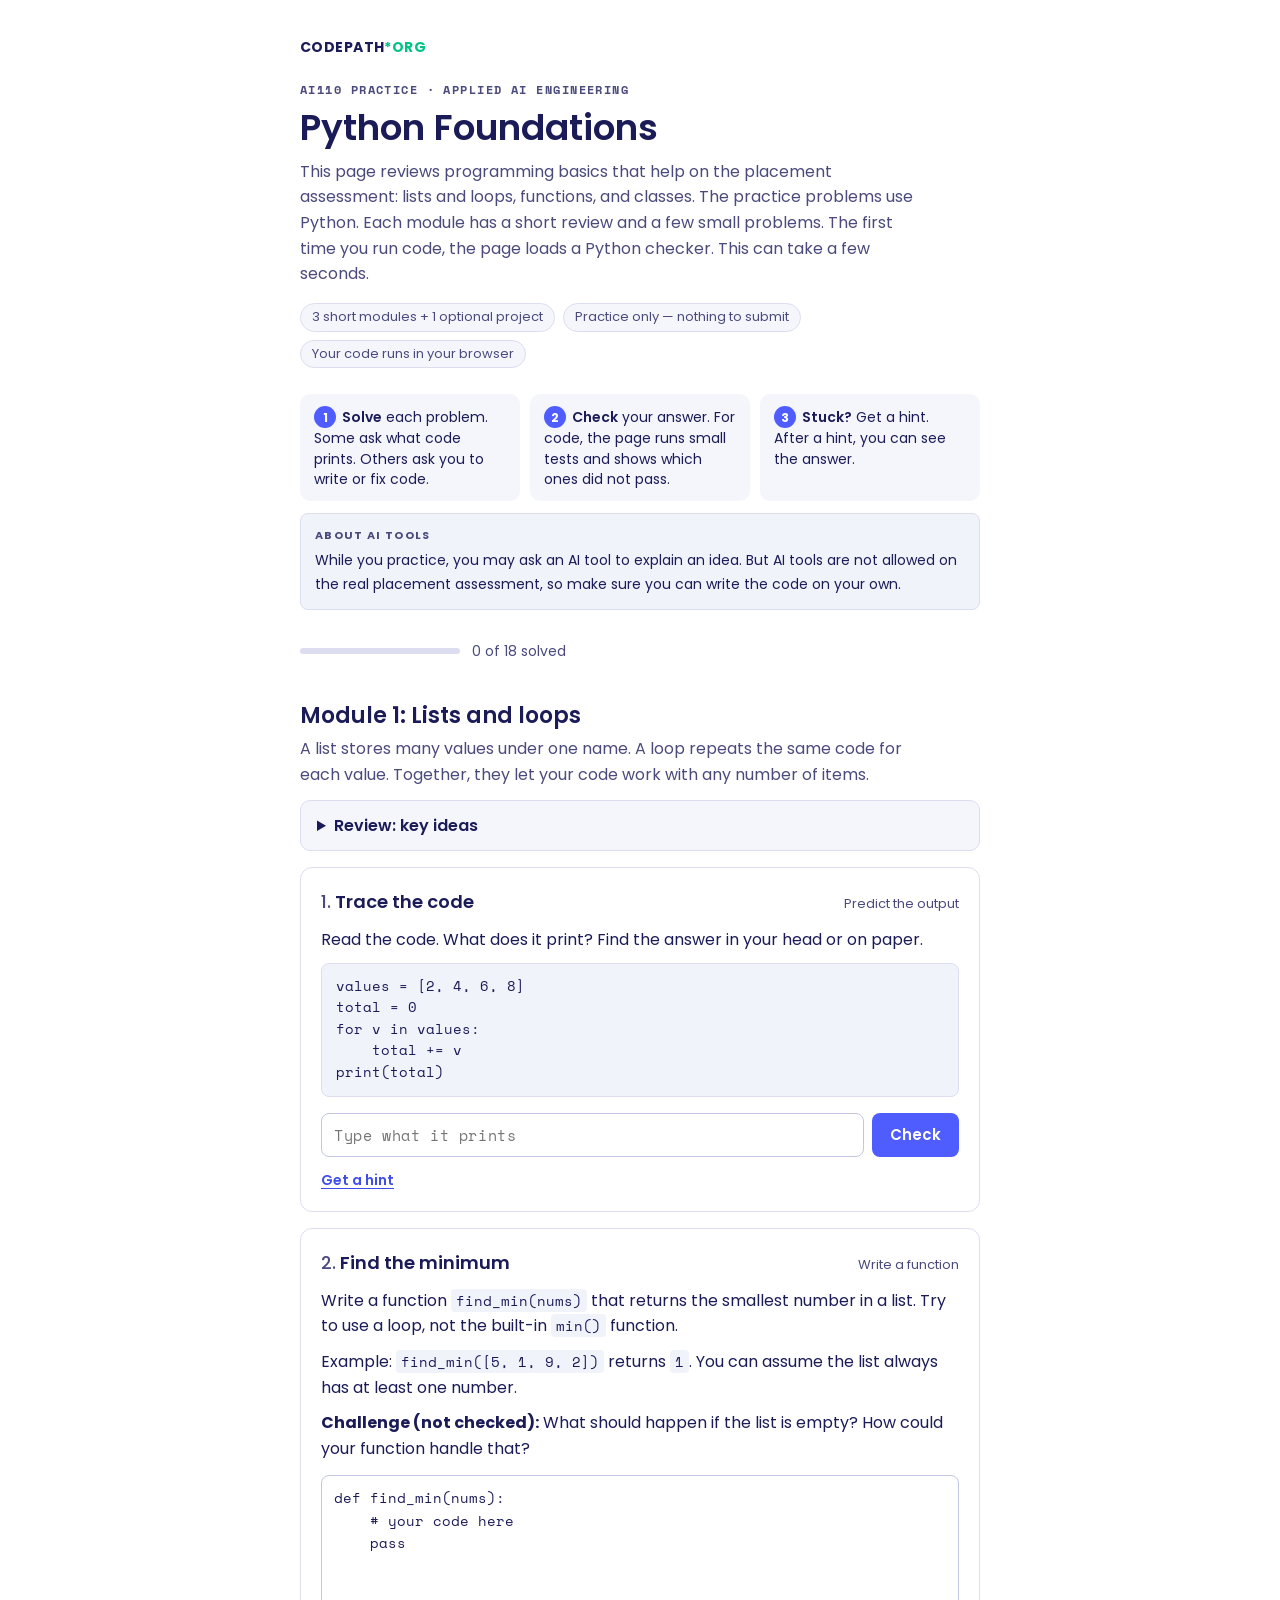
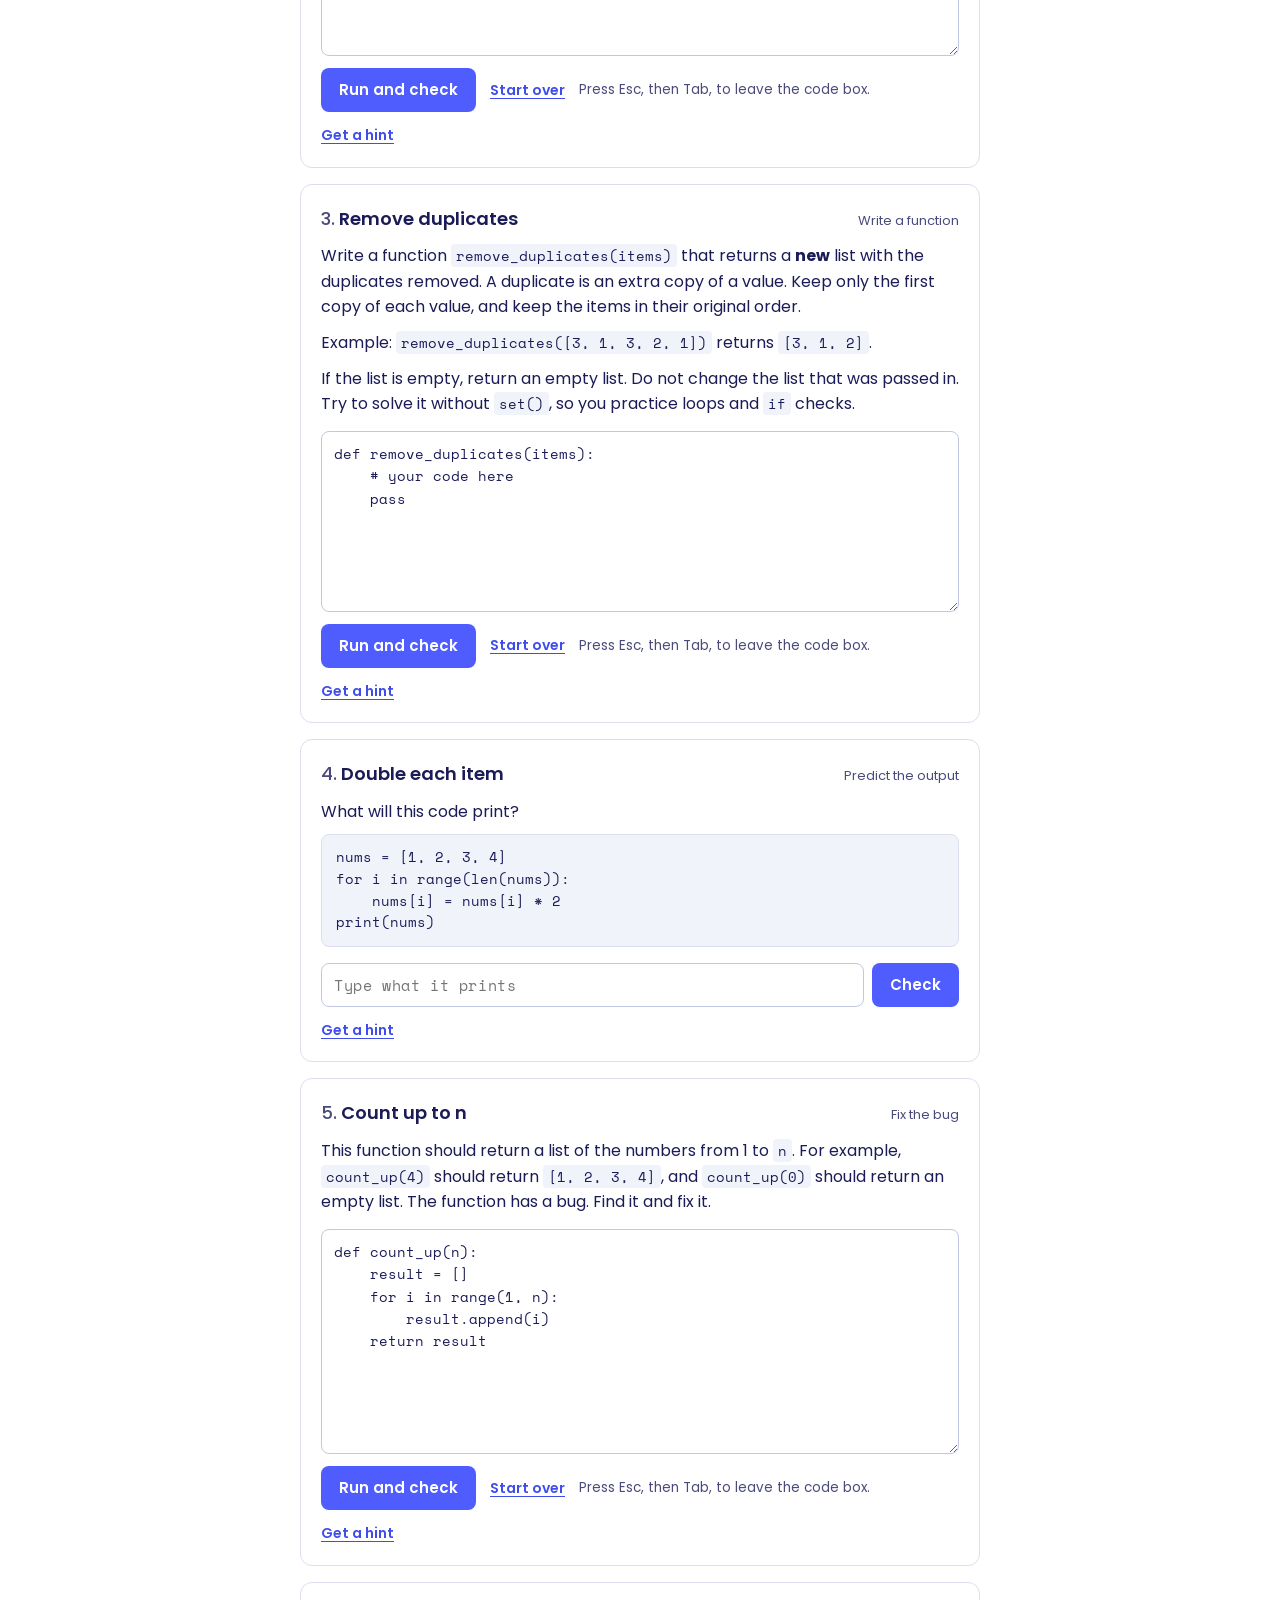
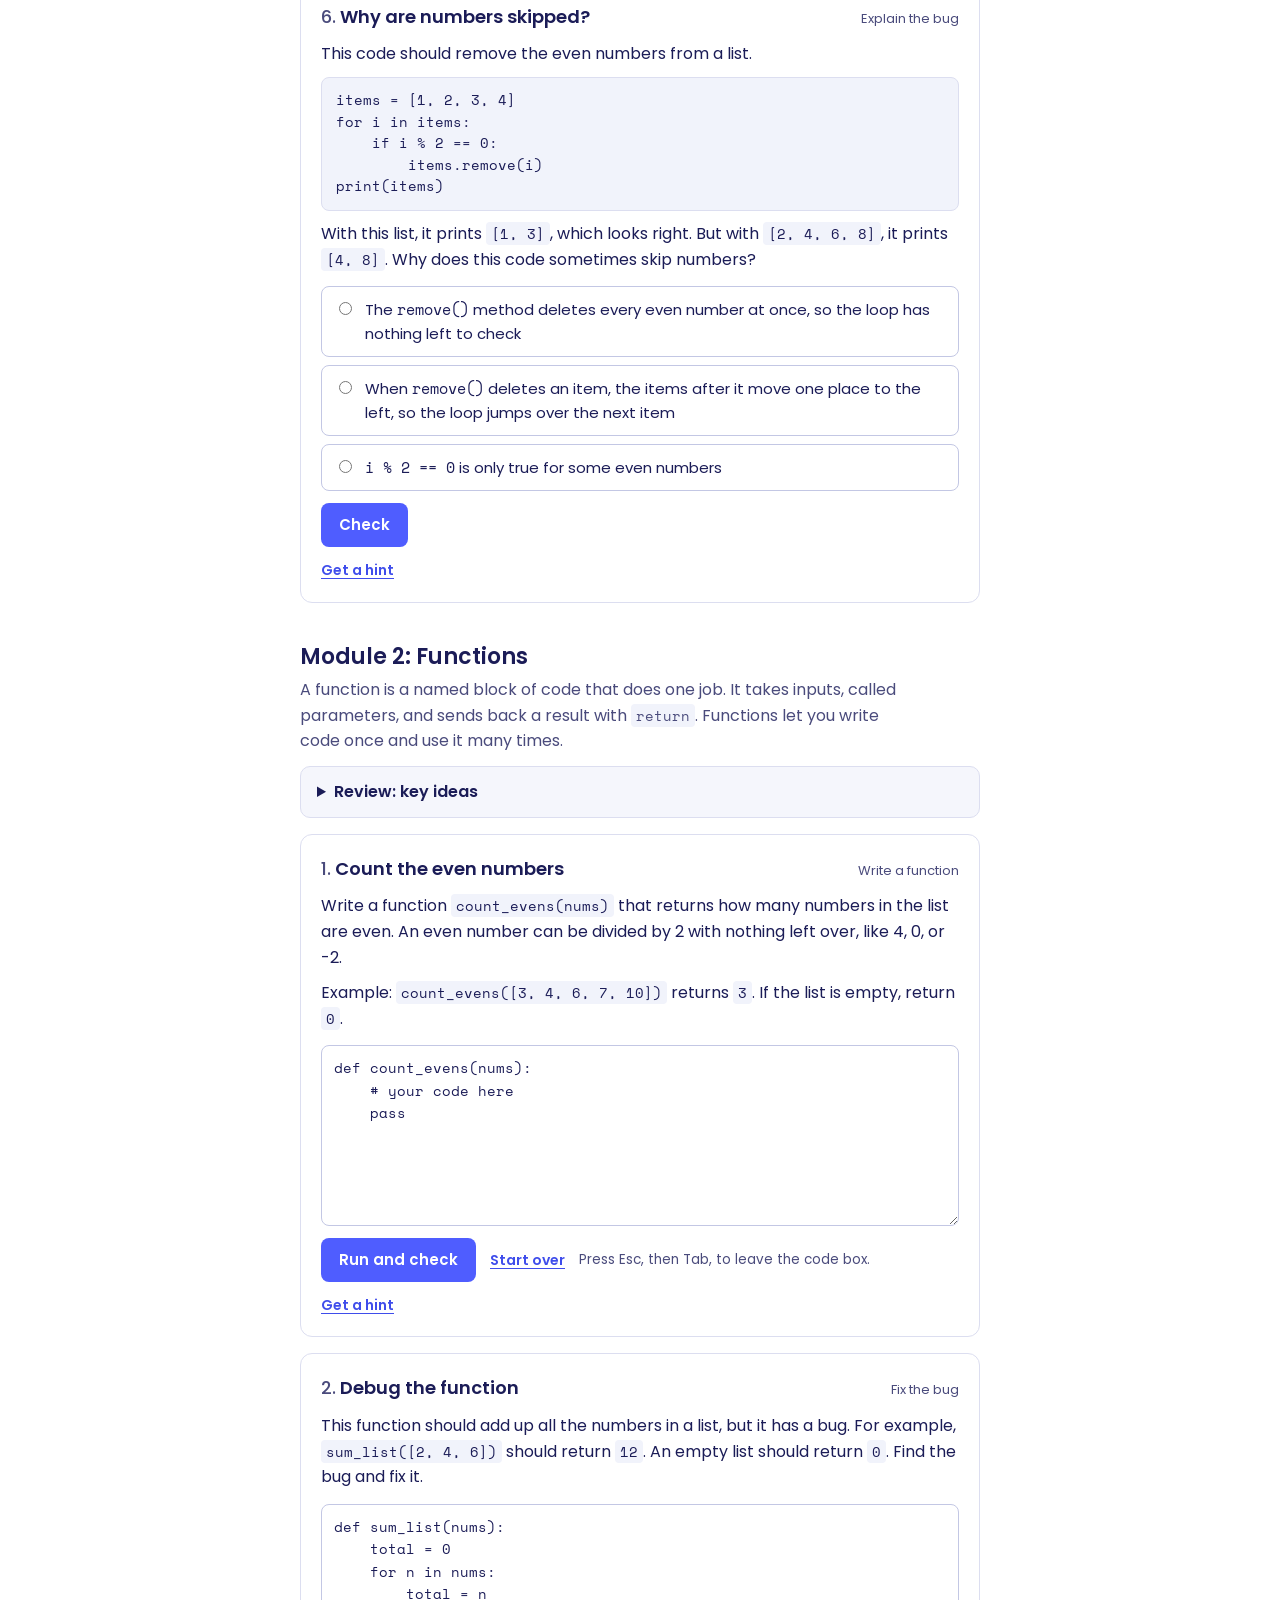
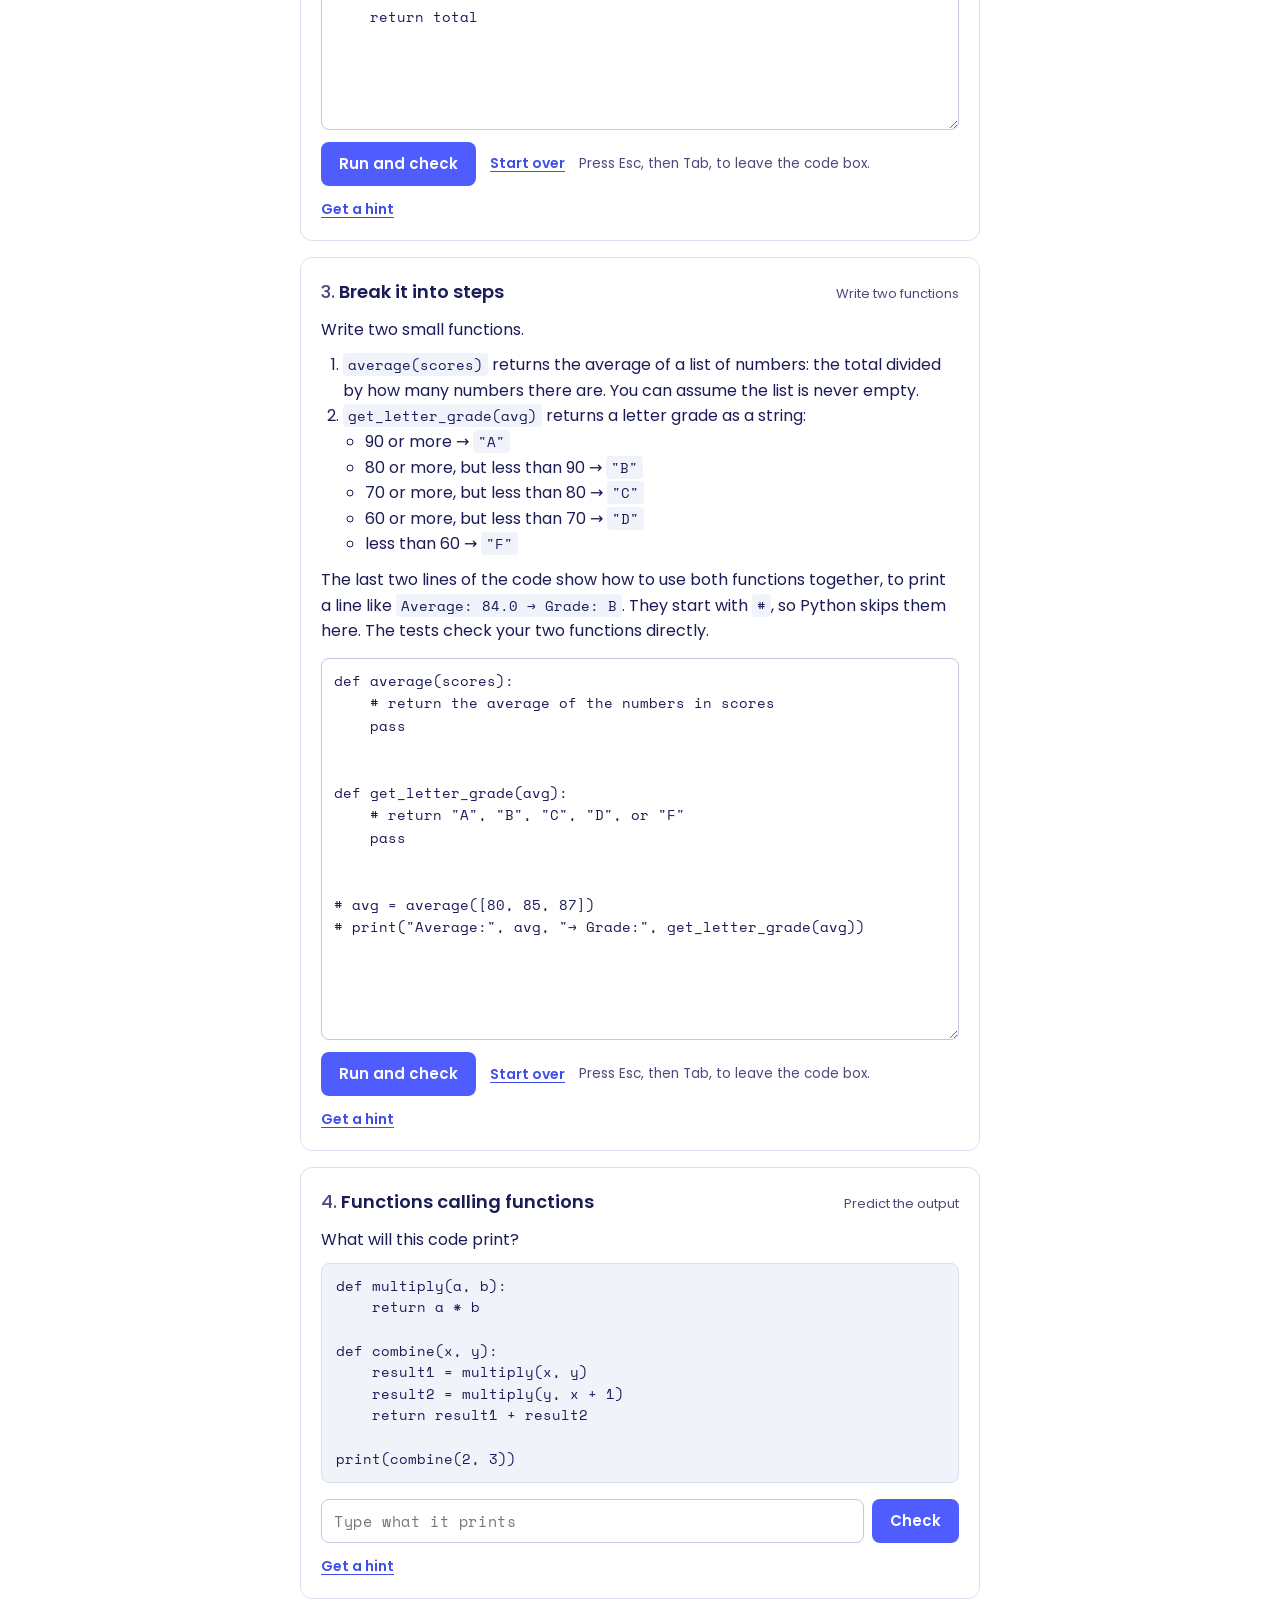
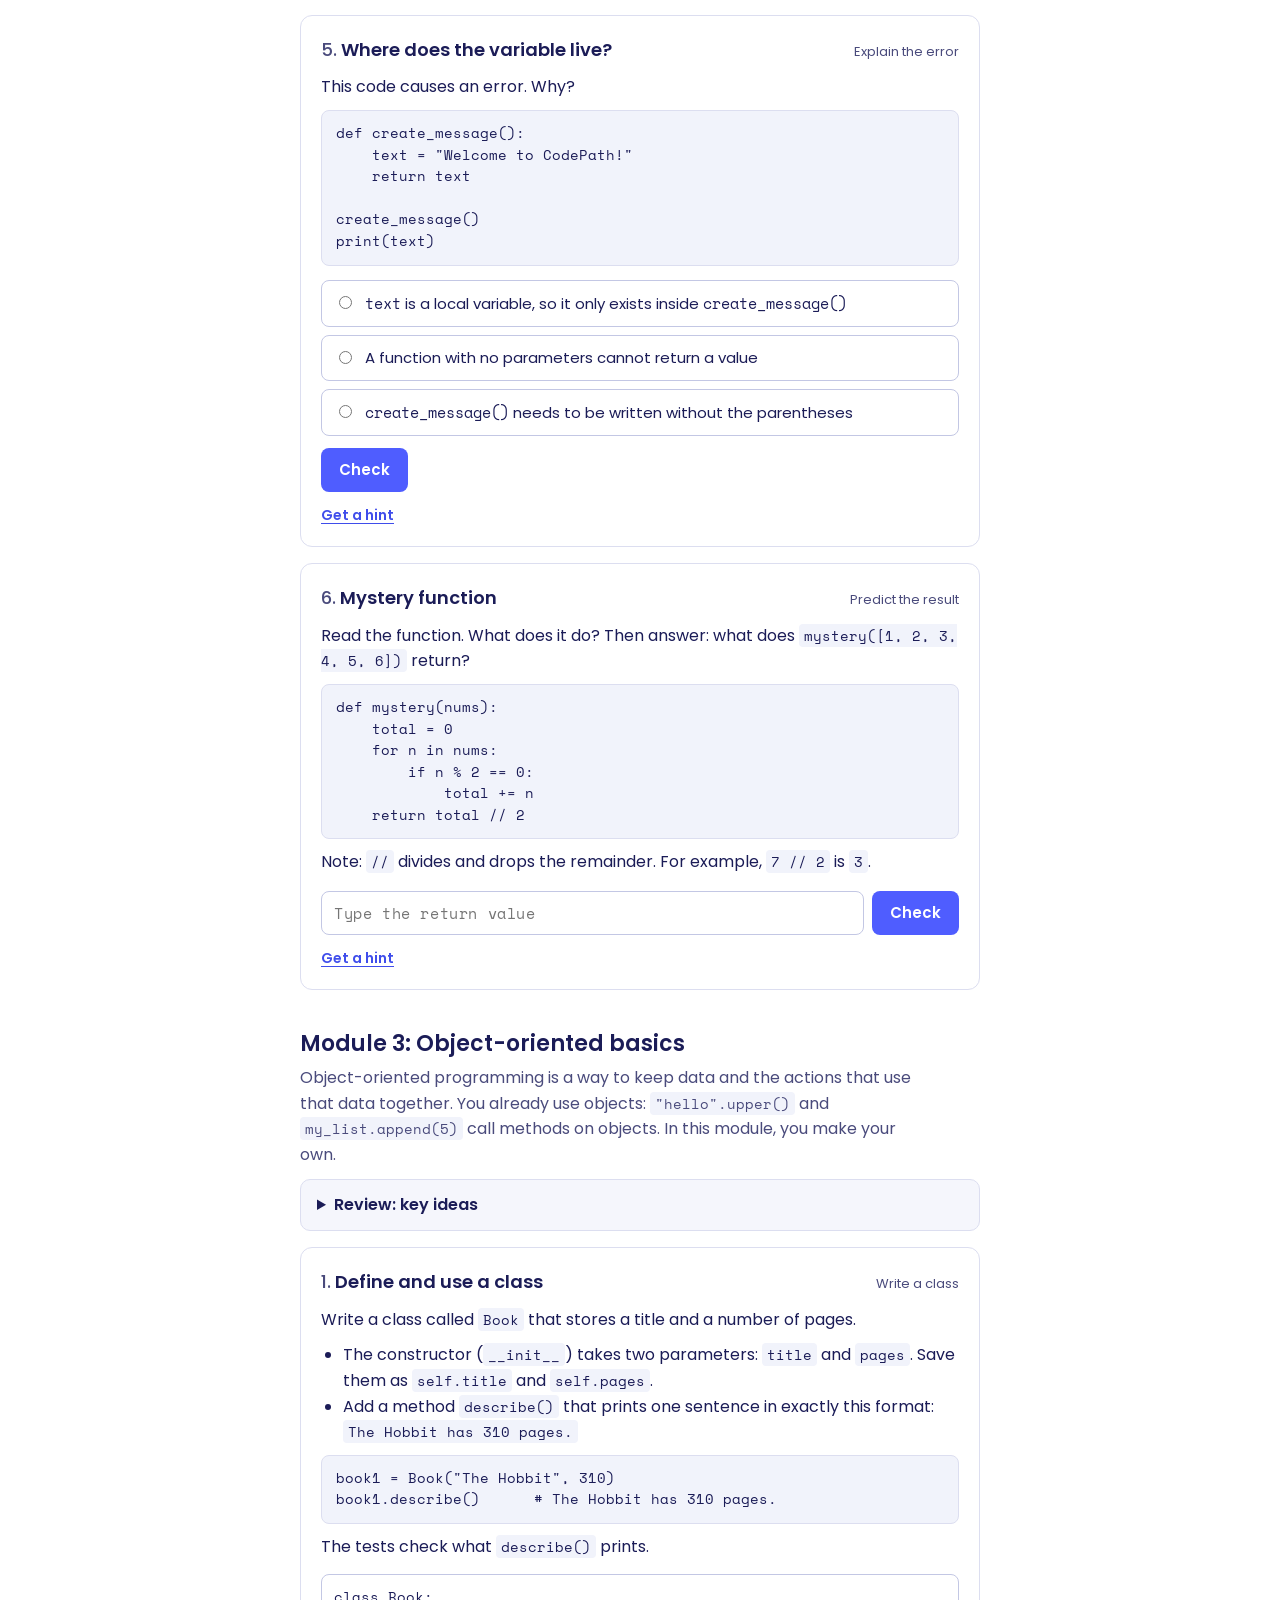
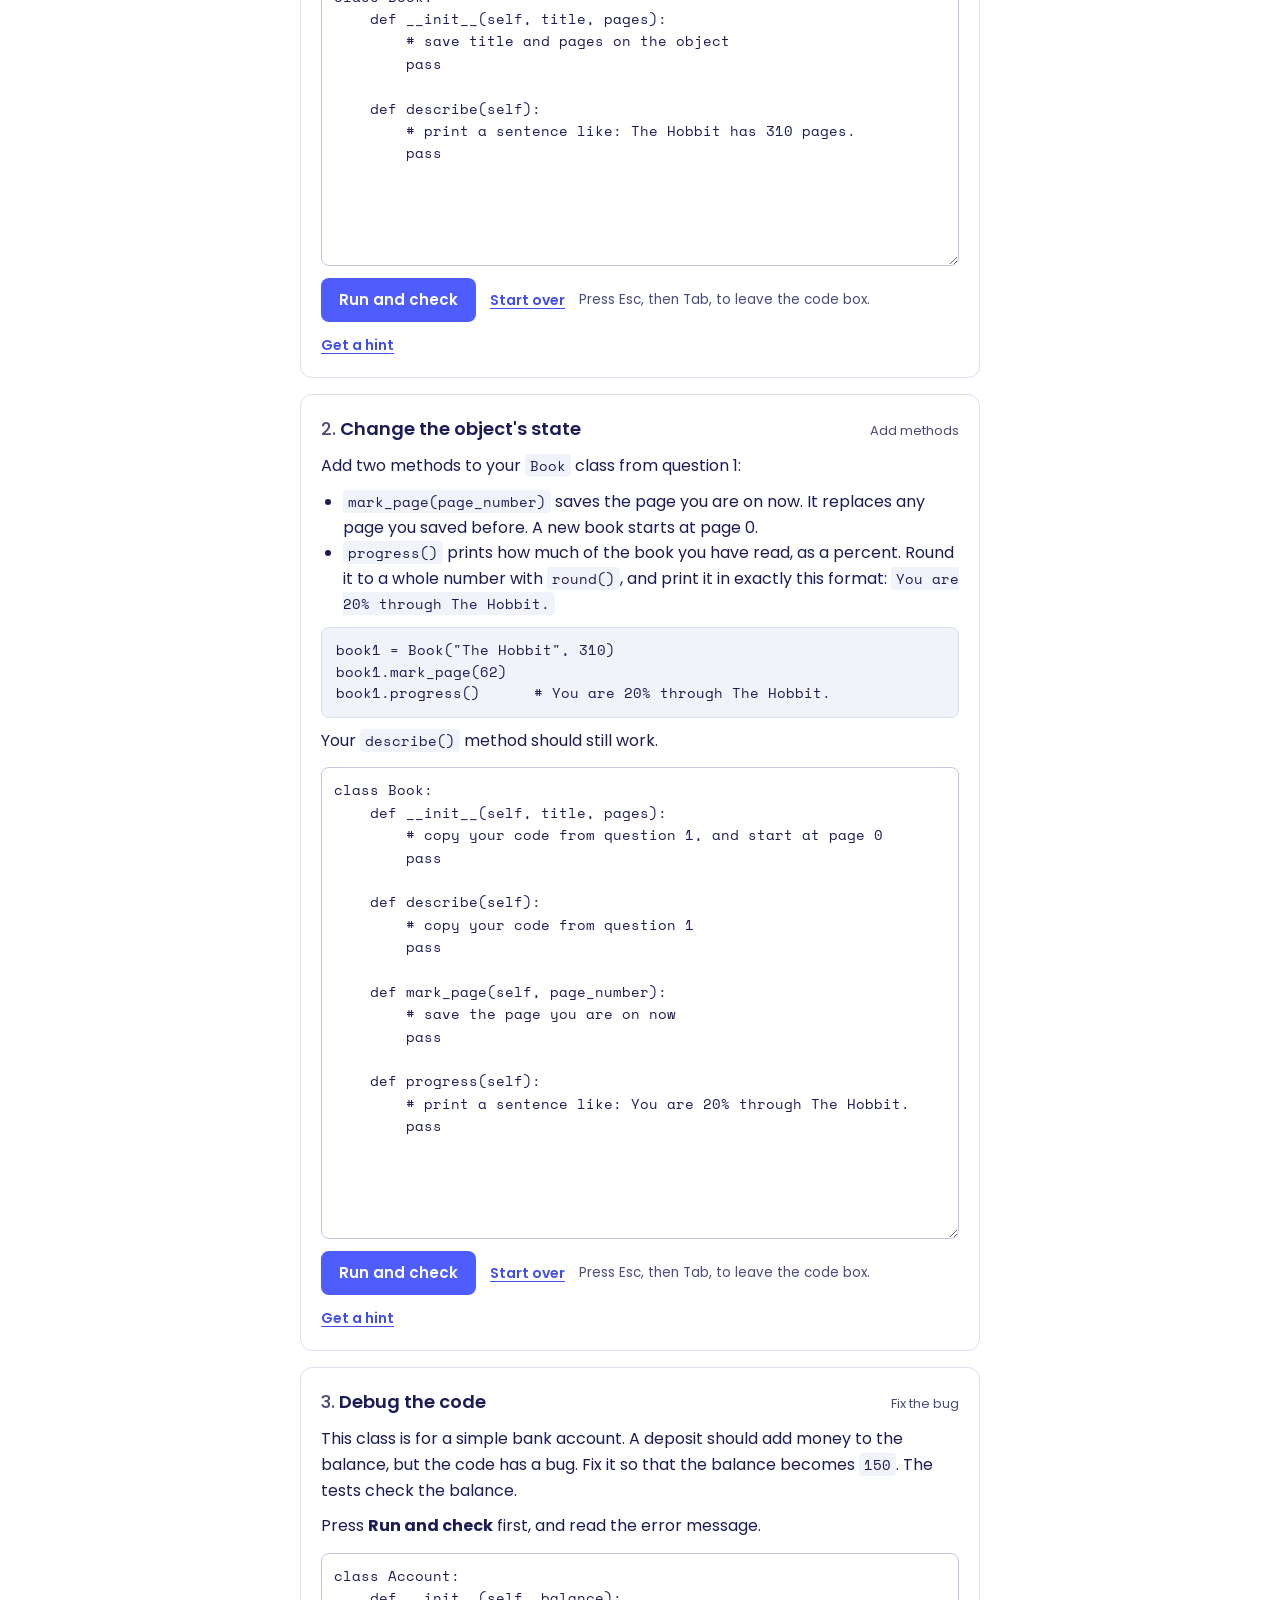
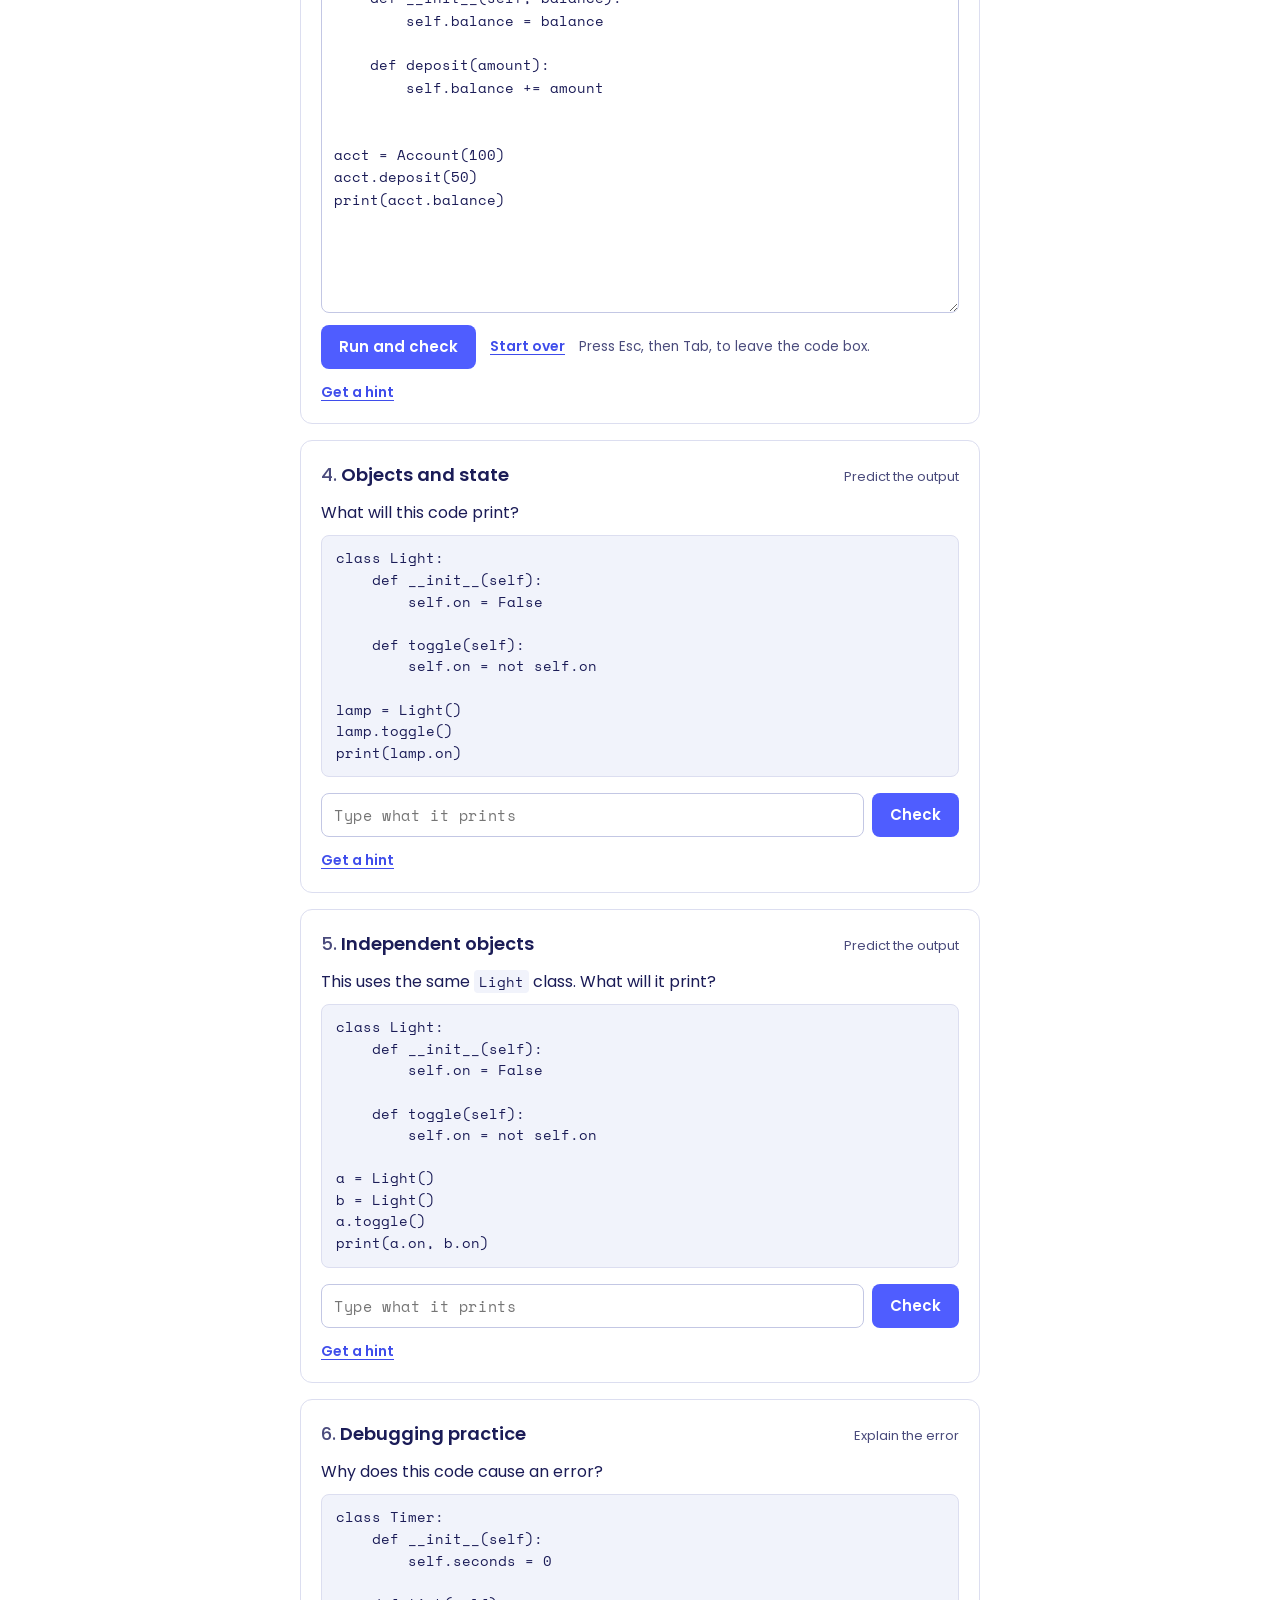
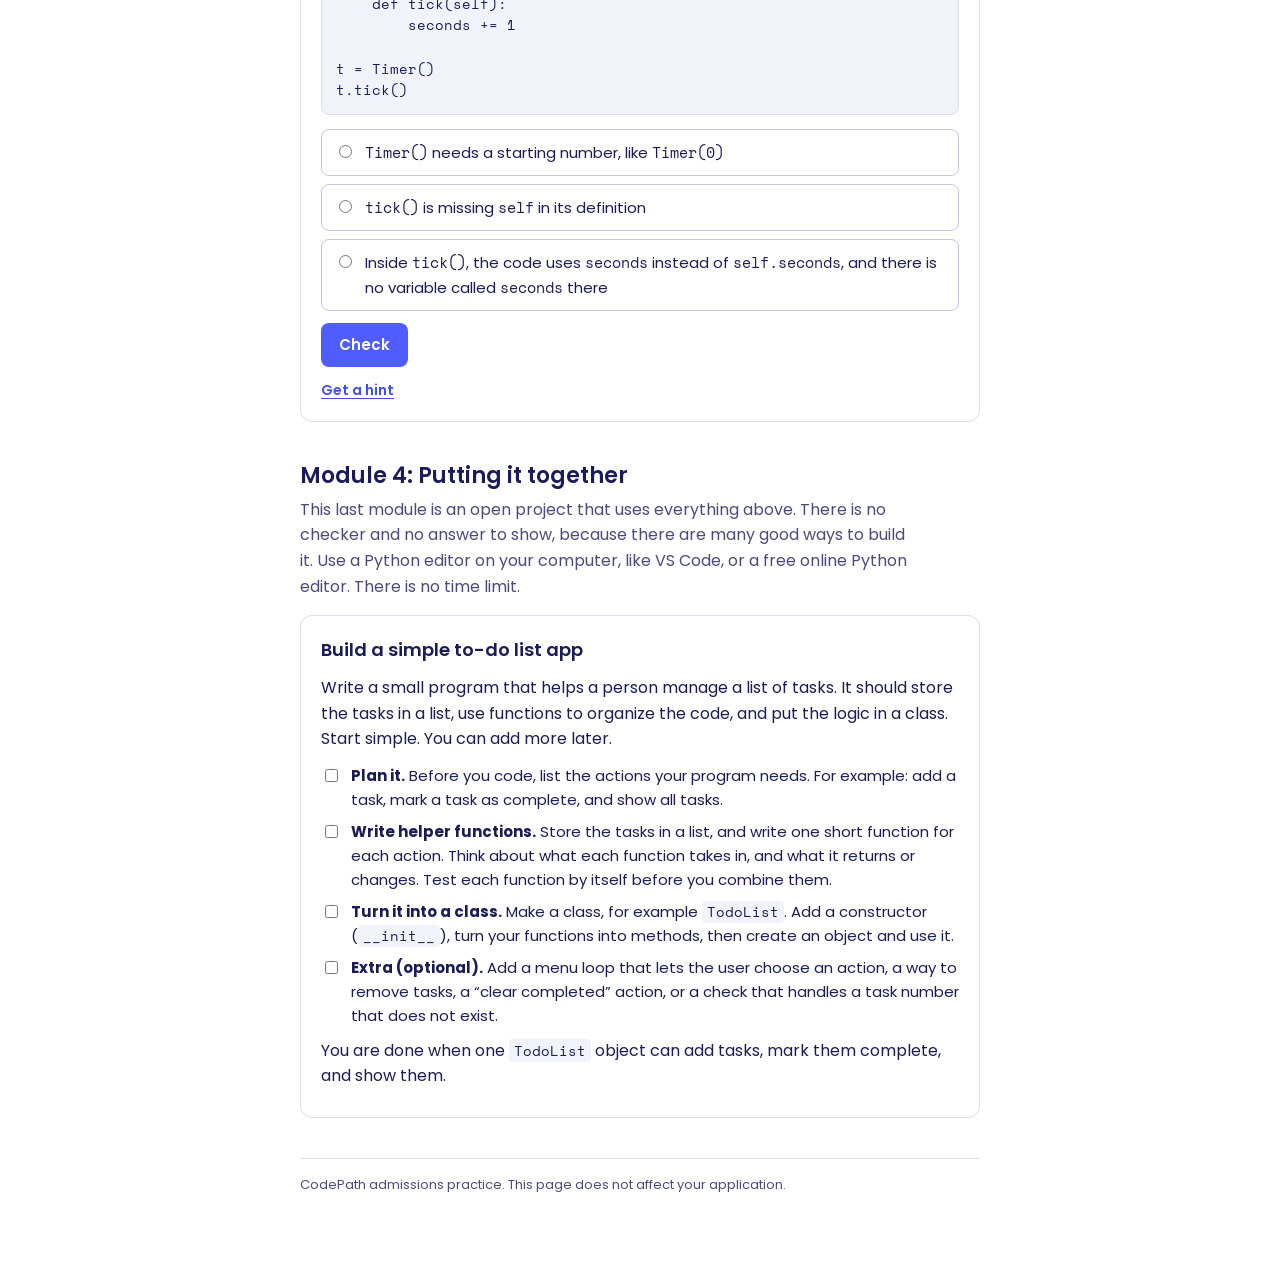
==== ai110/index.html @ 3a186249 "Add admissions practice pages for CYB101, WEB101, and AI110 Browser-based practice for CodePath plac" ====
<!DOCTYPE html>
<html lang="en">
<head>
<meta charset="utf-8">
<meta name="viewport" content="width=device-width, initial-scale=1">
<title>AI110 Practice: Python Foundations | CodePath</title>
<meta name="description" content="Free practice for the CodePath Applied AI Engineering placement assessment: lists and loops, functions, and classes in Python, with instant checks and hints.">
<link rel="preconnect" href="https://fonts.googleapis.com">
<link rel="preconnect" href="https://fonts.gstatic.com" crossorigin>
<link rel="stylesheet" href="https://fonts.googleapis.com/css2?family=Poppins:wght@400;500;600;700&family=Space+Mono:wght@400;700&display=swap">
<link rel="stylesheet" href="../assets/practice.css">
</head>
<body>
<main class="page">
  <div class="wordmark">CODEPATH<span>*ORG</span></div>
  <div class="eyebrow">AI110 practice &middot; Applied AI Engineering</div>
  <h1>Python Foundations</h1>
  <p class="lede">This page reviews programming basics that help on the placement assessment: lists and loops, functions, and classes. The practice problems use Python. Each module has a short review and a few small problems. The first time you run code, the page loads a Python checker. This can take a few seconds.</p>
  <ul class="facts">
    <li>3 short modules + 1 optional project</li>
    <li>Practice only &mdash; nothing to submit</li>
    <li>Your code runs in your browser</li>
  </ul>

  <ol class="how">
    <li><strong>Solve</strong> each problem. Some ask what code prints. Others ask you to write or fix code.</li>
    <li><strong>Check</strong> your answer. For code, the page runs small tests and shows which ones did not pass.</li>
    <li><strong>Stuck?</strong> Get a hint. After a hint, you can see the answer.</li>
  </ol>

  <div class="clue"><span class="k">About AI tools</span>While you practice, you may ask an AI tool to explain an idea. But AI tools are not allowed on the real placement assessment, so make sure you can write the code on your own.</div>

  <div data-progress></div>

  <section class="section">
    <h2>Module 1: Lists and loops</h2>
    <p>A list stores many values under one name. A loop repeats the same code for each value. Together, they let your code work with any number of items.</p>
    <details class="review">
      <summary>Review: key ideas</summary>
      <p><strong>Lists.</strong> A list stores values in order. Each value has a position, called an <em>index</em>. The first index is 0. The last index is <code>len(numbers) - 1</code>.</p>
<pre>numbers = [3, 7, 2, 9]
print(numbers[0])     # 3
numbers[1] = 10       # change the second value
numbers.append(5)     # add a value to the end
print(numbers)        # [3, 10, 2, 9, 5]</pre>
      <p><strong>Loops.</strong> A <code>for</code> loop runs the same code once for each item. It stops by itself after the last item.</p>
<pre>for n in numbers:
    print(n)               # each number, one per line

for i in range(len(numbers)):
    print(i, numbers[i])   # the index and the value

for i, n in enumerate(numbers):
    print(i, n)            # the same thing, a shorter way</pre>
      <p><strong>Common patterns.</strong> You can add up values, search for a value, or build a new list. The <code>%</code> sign gives the remainder after dividing, so <code>n % 2 == 0</code> means <code>n</code> is even.</p>
<pre>numbers = [3, 7, 2, 9]

total = 0                  # 1. add up
for n in numbers:
    total += n
print(total)               # 21

found = False              # 2. search
for n in numbers:
    if n == 9:
        found = True
print(found)               # True

evens = []                 # 3. build a new list
for n in numbers:
    if n % 2 == 0:
        evens.append(n)
print(evens)               # [2]</pre>
      <p><strong>Watch out for:</strong></p>
      <ul>
        <li><strong>Off-by-one errors.</strong> <code>range(len(numbers) + 1)</code> goes one step past the end of the list, so <code>numbers[i]</code> causes an <code>IndexError</code>.</li>
        <li><strong>Changing a list while you loop over it.</strong> Removing items inside the loop can make the loop skip items. Build a new list instead, like <code>evens</code> above.</li>
        <li><strong>Empty lists.</strong> <code>numbers[0]</code> fails if the list is empty. Think about what your code should do when there are no items.</li>
      </ul>
    </details>
    <div data-item="m1-trace"></div>
    <div data-item="m1-min"></div>
    <div data-item="m1-dedupe"></div>
    <div data-item="m1-double"></div>
    <div data-item="m1-range"></div>
    <div data-item="m1-skip"></div>
  </section>

  <section class="section">
    <h2>Module 2: Functions</h2>
    <p>A function is a named block of code that does one job. It takes inputs, called parameters, and sends back a result with <code>return</code>. Functions let you write code once and use it many times.</p>
    <details class="review">
      <summary>Review: key ideas</summary>
      <p><strong>Parameters and return values.</strong> The inputs of a function are called <em>parameters</em>. The <code>return</code> line sends a result back to the code that called the function. A function with no <code>return</code> gives back <code>None</code>.</p>
<pre>def add(a, b):
    return a + b

result = add(3, 4)    # a is 3, b is 4
print(result)         # 7</pre>
      <p><strong>Scope.</strong> A variable made inside a function is a <em>local</em> variable. It only exists while the function runs. If you need the value outside the function, return it.</p>
<pre>def square(x):
    squared = x * x   # local variable
    return squared

print(squared)        # NameError: squared only exists inside square()</pre>
      <p><strong>Break a problem into steps.</strong> When code gets long, split it into small functions. Each function does one clear step, and you can test each one by itself. This is called <em>decomposition</em>.</p>
<pre>def get_average(nums):
    return sum(nums) / len(nums)

def is_passing(avg):
    return avg &gt;= 60

avg = get_average([70, 85, 55])
print(is_passing(avg))   # True</pre>
      <p><strong>Watch out for:</strong></p>
      <ul>
        <li><strong>Printing instead of returning.</strong> <code>print()</code> only shows a value on the screen. <code>return</code> gives the value back, so other code can use it.</li>
        <li><strong>Using variables from outside the function.</strong> Pass the values in as parameters instead.</li>
        <li><strong>Using the same name inside and outside a function.</strong> They are two different variables, which can be confusing.</li>
        <li><strong>Changing a list that was passed in.</strong> If a function changes a list, the change stays after the function ends.</li>
      </ul>
    </details>
    <div data-item="m2-evens"></div>
    <div data-item="m2-sumlist"></div>
    <div data-item="m2-steps"></div>
    <div data-item="m2-combine"></div>
    <div data-item="m2-scope"></div>
    <div data-item="m2-mystery"></div>
  </section>

  <section class="section">
    <h2>Module 3: Object-oriented basics</h2>
    <p>Object-oriented programming is a way to keep data and the actions that use that data together. You already use objects: <code>"hello".upper()</code> and <code>my_list.append(5)</code> call methods on objects. In this module, you make your own.</p>
    <details class="review">
      <summary>Review: key ideas</summary>
      <p><strong>Classes.</strong> A class is a plan for making objects. It lists the data each object stores, called <em>attributes</em>, and the actions it can do, called <em>methods</em>. A method is a function that belongs to a class.</p>
<pre>class Dog:
    def __init__(self, name):
        self.name = name

    def bark(self):
        print(f"{self.name} says woof!")

my_dog = Dog("Luna")
my_dog.bark()         # Luna says woof!</pre>
      <ul>
        <li><code>__init__</code> is the <em>constructor</em>. It runs each time you make a new object.</li>
        <li><code>self</code> means &ldquo;this object.&rdquo; <code>self.name</code> is the name stored in this dog.</li>
        <li>An f-string, like <code>f"{self.name} says woof!"</code>, puts the values inside <code>{ }</code> into the text.</li>
      </ul>
      <p><strong>Each object has its own data.</strong> This data is called the object&rsquo;s <em>state</em>. Changing one object does not change another one.</p>
<pre>dog1 = Dog("Luna")
dog2 = Dog("Rex")
dog1.name = "Nova"
print(dog1.name)      # Nova
print(dog2.name)      # Rex</pre>
      <p><strong>Methods can change state.</strong> Each <code>Counter</code> below keeps its own <code>value</code>.</p>
<pre>class Counter:
    def __init__(self):
        self.value = 0

    def increment(self):
        self.value += 1

a = Counter()
b = Counter()
a.increment()
a.increment()
print(a.value)        # 2
print(b.value)        # 0</pre>
      <p><strong>Watch out for:</strong></p>
      <ul>
        <li><strong>Forgetting <code>self</code>.</strong> Every method needs <code>self</code> as its first parameter: <code>def increment(self):</code>, not <code>def increment():</code>. Inside a method, use <code>self.value</code> to reach the object&rsquo;s data.</li>
        <li><strong>Forgetting the parentheses.</strong> <code>my_dog.bark()</code> runs the method. <code>my_dog.bark</code> without <code>()</code> does not.</li>
      </ul>
    </details>
    <div data-item="m3-book"></div>
    <div data-item="m3-progress"></div>
    <div data-item="m3-account"></div>
    <div data-item="m3-light"></div>
    <div data-item="m3-two"></div>
    <div data-item="m3-timer"></div>
  </section>

  <section class="section">
    <h2>Module 4: Putting it together</h2>
    <p>This last module is an open project that uses everything above. There is no checker and no answer to show, because there are many good ways to build it. Use a Python editor on your computer, like VS Code, or a free online Python editor. There is no time limit.</p>
    <div data-item="m4-todo"></div>
  </section>

  <div class="done" data-done hidden>
    <h2>You finished all the practice problems.</h2>
    <p>Great work. You will use lists, loops, functions, and classes often in AI110. If you have time, try the to-do list project in Module 4.</p>
  </div>

  <p class="foot">CodePath admissions practice. This page does not affect your application.</p>
</main>

<script>
window.PRACTICE = {
  page: "ai110",
  items: {

    /* ---------- Module 1: Lists and loops ---------- */
    "m1-trace": {
      type: "text",
      num: 1,
      title: "Trace the code",
      meta: "Predict the output",
      body: '<p>Read the code. What does it print? Find the answer in your head or on paper.</p>' +
            '<pre>values = [2, 4, 6, 8]\ntotal = 0\nfor v in values:\n    total += v\nprint(total)</pre>',
      placeholder: "Type what it prints",
      accept: ["20"],
      misses: [
        { answer: "8", feedback: "8 is the last value in the list. The loop adds every value to <code>total</code>." },
        { answer: "0", feedback: "<code>total</code> starts at 0, but the loop adds to it before <code>print()</code> runs." },
        { answer: "2 6 12 20", feedback: "<code>print(total)</code> is not indented, so it runs only once, after the loop ends." },
        { answer: "2, 6, 12, 20", feedback: "<code>print(total)</code> is not indented, so it runs only once, after the loop ends." }
      ],
      hints: [
        "Write down the value of <code>total</code> after each step of the loop. It starts at 0.",
        "After the first step, <code>total</code> is 0 + 2 = 2. After the second step, it is 2 + 4 = 6.",
        "Keep going: add 6, then add 8. <code>print()</code> runs once, after the loop."
      ],
      why: "The loop adds each value to <code>total</code>: 2 + 4 + 6 + 8 = 20. Then <code>print(total)</code> runs once."
    },

    "m1-min": {
      type: "python",
      num: 2,
      title: "Find the minimum",
      meta: "Write a function",
      body: '<p>Write a function <code>find_min(nums)</code> that returns the smallest number in a list. Try to use a loop, not the built-in <code>min()</code> function.</p>' +
            '<p>Example: <code>find_min([5, 1, 9, 2])</code> returns <code>1</code>. You can assume the list always has at least one number.</p>' +
            '<p><strong>Challenge (not checked):</strong> What should happen if the list is empty? How could your function handle that?</p>',
      starter: 'def find_min(nums):\n    # your code here\n    pass\n',
      tests: [
        { expr: "find_min([5, 1, 9, 2])", expect: "1" },
        { expr: "find_min([2, 8, 6])", expect: "2" },
        { expr: "find_min([7])", expect: "7" },
        { expr: "find_min([4, -3, 0, -8])", expect: "-8" }
      ],
      hints: [
        "Start by saving the first number: <code>smallest = nums[0]</code>.",
        "Loop through the list. If a number is smaller than <code>smallest</code>, save it as the new <code>smallest</code>.",
        "After the loop ends, <code>return smallest</code>. Check that the <code>return</code> line is not inside the loop."
      ],
      solution: 'def find_min(nums):\n    smallest = nums[0]\n    for n in nums:\n        if n < smallest:\n            smallest = n\n    return smallest\n',
      why: "Start with the first number, then compare it with each number in the list. Each time you find a smaller one, keep it. If you start with 0 instead, the answer is wrong when every number is bigger than 0."
    },

    "m1-dedupe": {
      type: "python",
      num: 3,
      title: "Remove duplicates",
      meta: "Write a function",
      body: '<p>Write a function <code>remove_duplicates(items)</code> that returns a <strong>new</strong> list with the duplicates removed. A duplicate is an extra copy of a value. Keep only the first copy of each value, and keep the items in their original order.</p>' +
            '<p>Example: <code>remove_duplicates([3, 1, 3, 2, 1])</code> returns <code>[3, 1, 2]</code>.</p>' +
            '<p>If the list is empty, return an empty list. Do not change the list that was passed in. Try to solve it without <code>set()</code>, so you practice loops and <code>if</code> checks.</p>',
      starter: 'def remove_duplicates(items):\n    # your code here\n    pass\n',
      tests: [
        { expr: "remove_duplicates([3, 1, 3, 2, 1])", expect: "[3, 1, 2]" },
        { expr: "remove_duplicates([1, 2, 3])", expect: "[1, 2, 3]" },
        { expr: 'remove_duplicates(["a", "b", "a", "a"])', expect: '["a", "b"]' },
        { expr: "remove_duplicates([])", expect: "[]" },
        { label: "the list you pass in does not change", run: "nums = [5, 5, 6]\nremove_duplicates(nums)\nprint(nums)", stdout: "[5, 5, 6]" }
      ],
      hints: [
        "Start with a new, empty list: <code>result = []</code>.",
        "Loop through <code>items</code>. For each item, check if it is already in <code>result</code>: <code>if item not in result:</code>",
        "If the item is not in <code>result</code> yet, append it. After the loop, <code>return result</code>."
      ],
      solution: 'def remove_duplicates(items):\n    result = []\n    for item in items:\n        if item not in result:\n            result.append(item)\n    return result\n',
      why: "The new list gets each value only the first time you see it. You add values in the order you find them, so the order stays the same. <code>set()</code> also removes duplicates, but it does not keep the original order."
    },

    "m1-double": {
      type: "text",
      num: 4,
      title: "Double each item",
      meta: "Predict the output",
      body: '<p>What will this code print?</p>' +
            '<pre>nums = [1, 2, 3, 4]\nfor i in range(len(nums)):\n    nums[i] = nums[i] * 2\nprint(nums)</pre>',
      placeholder: "Type what it prints",
      accept: ["[2, 4, 6, 8]"],
      misses: [
        { answer: "[1, 2, 3, 4]", feedback: "The loop changes the list. <code>nums[i] = nums[i] * 2</code> saves the new value back into the list." },
        { answer: "2, 4, 6, 8", feedback: "Close. <code>print()</code> shows a list with square brackets around it." },
        { answer: "2 4 6 8", feedback: "Close. <code>print()</code> shows a list with square brackets and commas." }
      ],
      hints: [
        "<code>range(len(nums))</code> gives the indexes 0, 1, 2, and 3.",
        "Each step replaces <code>nums[i]</code> with double its value. The list itself changes.",
        "<code>print()</code> shows the whole list, with square brackets."
      ],
      why: "The loop visits each index and doubles the value stored there. The list becomes <code>[2, 4, 6, 8]</code>, and <code>print()</code> shows it with square brackets."
    },

    "m1-range": {
      type: "python",
      num: 5,
      title: "Count up to n",
      meta: "Fix the bug",
      body: '<p>This function should return a list of the numbers from 1 to <code>n</code>. For example, <code>count_up(4)</code> should return <code>[1, 2, 3, 4]</code>, and <code>count_up(0)</code> should return an empty list. The function has a bug. Find it and fix it.</p>',
      starter: 'def count_up(n):\n    result = []\n    for i in range(1, n):\n        result.append(i)\n    return result\n',
      tests: [
        { expr: "count_up(4)", expect: "[1, 2, 3, 4]" },
        { expr: "count_up(1)", expect: "[1]" },
        { expr: "count_up(0)", expect: "[]" }
      ],
      hints: [
        "Follow the loop by hand with <code>n</code> = 4. Which numbers does <code>range(1, 4)</code> give?",
        "<code>range(1, 4)</code> gives 1, 2, and 3. It stops just before the second number, so 4 is not in the list.",
        "Change the loop to <code>for i in range(1, n + 1):</code>"
      ],
      solution: 'def count_up(n):\n    result = []\n    for i in range(1, n + 1):\n        result.append(i)\n    return result\n',
      why: "<code>range(start, stop)</code> stops just before <code>stop</code>. So <code>range(1, n)</code> never reaches <code>n</code>, and the list is one number short. This kind of bug is called an <em>off-by-one error</em>. <code>range(1, n + 1)</code> gives every number from 1 to <code>n</code>."
    },

    "m1-skip": {
      type: "choice",
      num: 6,
      title: "Why are numbers skipped?",
      meta: "Explain the bug",
      body: '<p>This code should remove the even numbers from a list.</p>' +
            '<pre>items = [1, 2, 3, 4]\nfor i in items:\n    if i % 2 == 0:\n        items.remove(i)\nprint(items)</pre>' +
            '<p>With this list, it prints <code>[1, 3]</code>, which looks right. But with <code>[2, 4, 6, 8]</code>, it prints <code>[4, 8]</code>. Why does this code sometimes skip numbers?</p>',
      options: [
        { html: "The <code>remove()</code> method deletes every even number at once, so the loop has nothing left to check",
          feedback: "<code>remove()</code> deletes only one item: the first one that matches the value you give it." },
        { html: "When <code>remove()</code> deletes an item, the items after it move one place to the left, so the loop jumps over the next item", correct: true },
        { html: "<code>i % 2 == 0</code> is only true for some even numbers",
          feedback: "<code>i % 2 == 0</code> is true for every even number. The problem is which items the loop visits, not the check." }
      ],
      hints: [
        "Follow the loop by hand with <code>[2, 4, 6, 8]</code>. Write down the list after each step.",
        "After 2 is removed, the list is <code>[4, 6, 8]</code>. The loop now moves to position 1. Which number is at position 1?"
      ],
      why: "Removing an item while you loop over the same list changes the positions of the items that are left. The loop moves forward anyway, so it skips an item. A safer way is to build a new list with only the items you want to keep."
    },

    /* ---------- Module 2: Functions ---------- */
    "m2-evens": {
      type: "python",
      num: 1,
      title: "Count the even numbers",
      meta: "Write a function",
      body: '<p>Write a function <code>count_evens(nums)</code> that returns how many numbers in the list are even. An even number can be divided by 2 with nothing left over, like 4, 0, or -2.</p>' +
            '<p>Example: <code>count_evens([3, 4, 6, 7, 10])</code> returns <code>3</code>. If the list is empty, return <code>0</code>.</p>',
      starter: 'def count_evens(nums):\n    # your code here\n    pass\n',
      tests: [
        { expr: "count_evens([3, 4, 6, 7, 10])", expect: "3" },
        { expr: "count_evens([1, 3, 5])", expect: "0" },
        { expr: "count_evens([0, -2, 5])", expect: "2" },
        { expr: "count_evens([])", expect: "0" }
      ],
      hints: [
        "Start with a counter: <code>count = 0</code>.",
        "Loop through each number. Inside the loop, check <code>if n % 2 == 0:</code>. The <code>%</code> sign gives the remainder after dividing.",
        "When the check is true, add 1 to <code>count</code>. After the loop, <code>return count</code>."
      ],
      solution: 'def count_evens(nums):\n    count = 0\n    for n in nums:\n        if n % 2 == 0:\n            count += 1\n    return count\n',
      why: "The loop checks every number. <code>n % 2 == 0</code> is True for even numbers, so <code>count</code> goes up by 1 for each one. Remember to return the count, not print it."
    },

    "m2-sumlist": {
      type: "python",
      num: 2,
      title: "Debug the function",
      meta: "Fix the bug",
      body: '<p>This function should add up all the numbers in a list, but it has a bug. For example, <code>sum_list([2, 4, 6])</code> should return <code>12</code>. An empty list should return <code>0</code>. Find the bug and fix it.</p>',
      starter: 'def sum_list(nums):\n    total = 0\n    for n in nums:\n        total = n\n    return total\n',
      tests: [
        { expr: "sum_list([2, 4, 6])", expect: "12" },
        { expr: "sum_list([5])", expect: "5" },
        { expr: "sum_list([10, -3])", expect: "7" },
        { expr: "sum_list([])", expect: "0" }
      ],
      hints: [
        "Follow the loop by hand with <code>[2, 4, 6]</code>. What is <code>total</code> after each step?",
        "<code>total = n</code> replaces the total each time. You want to add <code>n</code> to the total.",
        "Change that line to <code>total += n</code> (this is the same as <code>total = total + n</code>)."
      ],
      solution: 'def sum_list(nums):\n    total = 0\n    for n in nums:\n        total += n\n    return total\n',
      why: "<code>total = n</code> replaced the total with the current number each time, so the function only returned the last number. <code>total += n</code> adds each number to the total."
    },

    "m2-steps": {
      type: "python",
      num: 3,
      title: "Break it into steps",
      meta: "Write two functions",
      body: '<p>Write two small functions.</p>' +
            '<ol><li><code>average(scores)</code> returns the average of a list of numbers: the total divided by how many numbers there are. You can assume the list is never empty.</li>' +
            '<li><code>get_letter_grade(avg)</code> returns a letter grade as a string:' +
            '<ul><li>90 or more &rarr; <code>"A"</code></li>' +
            '<li>80 or more, but less than 90 &rarr; <code>"B"</code></li>' +
            '<li>70 or more, but less than 80 &rarr; <code>"C"</code></li>' +
            '<li>60 or more, but less than 70 &rarr; <code>"D"</code></li>' +
            '<li>less than 60 &rarr; <code>"F"</code></li></ul></li></ol>' +
            '<p>The last two lines of the code show how to use both functions together, to print a line like <code>Average: 84.0 &rarr; Grade: B</code>. They start with <code>#</code>, so Python skips them here. The tests check your two functions directly.</p>',
      starter: 'def average(scores):\n    # return the average of the numbers in scores\n    pass\n\n\ndef get_letter_grade(avg):\n    # return "A", "B", "C", "D", or "F"\n    pass\n\n\n# avg = average([80, 85, 87])\n# print("Average:", avg, "→ Grade:", get_letter_grade(avg))\n',
      tests: [
        { expr: "average([80, 85, 87])", expect: "84.0" },
        { expr: "average([90, 75])", expect: "82.5" },
        { expr: "get_letter_grade(84.0)", expect: "'B'" },
        { label: "get_letter_grade() for 95, 75, 65, 55", expr: "[get_letter_grade(g) for g in [95, 75, 65, 55]]", expect: "['A', 'C', 'D', 'F']" },
        { label: "get_letter_grade() for 90, 80, 70, 60 (the edges)", expr: "[get_letter_grade(g) for g in [90, 80, 70, 60]]", expect: "['A', 'B', 'C', 'D']" }
      ],
      hints: [
        "For <code>average()</code>, use <code>sum(scores)</code> and <code>len(scores)</code>.",
        "For <code>get_letter_grade()</code>, use <code>if</code>, <code>elif</code>, and <code>else</code>. Check the highest grade first: <code>if avg &gt;= 90:</code> then <code>return \"A\"</code>.",
        "Next, <code>elif avg &gt;= 80:</code> returns <code>\"B\"</code>, and so on down to 60. Use <code>else:</code> for <code>\"F\"</code>."
      ],
      solution: 'def average(scores):\n    return sum(scores) / len(scores)\n\n\ndef get_letter_grade(avg):\n    if avg >= 90:\n        return "A"\n    elif avg >= 80:\n        return "B"\n    elif avg >= 70:\n        return "C"\n    elif avg >= 60:\n        return "D"\n    else:\n        return "F"\n\n\n# avg = average([80, 85, 87])\n# print("Average:", avg, "→ Grade:", get_letter_grade(avg))\n',
      why: "Each function does one small job. <code>average()</code> only does the math, and <code>get_letter_grade()</code> only picks the letter. Because the highest grade is checked first, each <code>elif</code> runs only when the grades above it did not match."
    },

    "m2-combine": {
      type: "text",
      num: 4,
      title: "Functions calling functions",
      meta: "Predict the output",
      body: '<p>What will this code print?</p>' +
            '<pre>def multiply(a, b):\n    return a * b\n\ndef combine(x, y):\n    result1 = multiply(x, y)\n    result2 = multiply(y, x + 1)\n    return result1 + result2\n\nprint(combine(2, 3))</pre>',
      placeholder: "Type what it prints",
      accept: ["15"],
      misses: [
        { answer: "12", feedback: "Look again at the second call. It is <code>multiply(y, x + 1)</code>, not <code>multiply(y, x)</code>." },
        { answer: "13", feedback: "Python calculates <code>x + 1</code> before it calls <code>multiply()</code>. So the second call is <code>multiply(3, 3)</code>." }
      ],
      hints: [
        "In <code>combine(2, 3)</code>, <code>x</code> is 2 and <code>y</code> is 3. Find each line one at a time. First find <code>result1 = multiply(2, 3)</code>.",
        "For <code>result2</code>, calculate <code>x + 1</code> first. With <code>x</code> = 2, the call is <code>multiply(3, 3)</code>.",
        "Add <code>result1</code> and <code>result2</code>."
      ],
      why: "<code>result1</code> is 2 &times; 3 = 6. <code>result2</code> is <code>multiply(3, 2 + 1)</code>, which is 3 &times; 3 = 9. The function returns 6 + 9 = 15."
    },

    "m2-scope": {
      type: "choice",
      num: 5,
      title: "Where does the variable live?",
      meta: "Explain the error",
      body: '<p>This code causes an error. Why?</p>' +
            '<pre>def create_message():\n    text = "Welcome to CodePath!"\n    return text\n\ncreate_message()\nprint(text)</pre>',
      options: [
        { html: "<code>text</code> is a local variable, so it only exists inside <code>create_message()</code>", correct: true },
        { html: "A function with no parameters cannot return a value",
          feedback: "A function does not need parameters to return a value. <code>create_message()</code> runs and returns the text with no problem." },
        { html: "<code>create_message()</code> needs to be written without the parentheses",
          feedback: "The parentheses are what make the function run. Without them, the function is not called at all." }
      ],
      hints: [
        "Where is the variable <code>text</code> created: inside the function, or outside it?",
        "Variables made inside a function only exist while the function runs. This is called local scope."
      ],
      why: "Python stops with a <code>NameError</code> because <code>text</code> was made inside the function, and it disappears when the function ends. To fix it, save the value that the function returns:<pre>message = create_message()\nprint(message)</pre>"
    },

    "m2-mystery": {
      type: "text",
      num: 6,
      title: "Mystery function",
      meta: "Predict the result",
      body: '<p>Read the function. What does it do? Then answer: what does <code>mystery([1, 2, 3, 4, 5, 6])</code> return?</p>' +
            '<pre>def mystery(nums):\n    total = 0\n    for n in nums:\n        if n % 2 == 0:\n            total += n\n    return total // 2</pre>' +
            '<p>Note: <code>//</code> divides and drops the remainder. For example, <code>7 // 2</code> is <code>3</code>.</p>',
      placeholder: "Type the return value",
      accept: ["6"],
      misses: [
        { answer: "12", feedback: "12 is the total of the even numbers. Look at the last line: the function divides it by 2 before it returns." },
        { answer: "10", feedback: "Look at the <code>if</code> line. Only even numbers are added to <code>total</code>, not every number." },
        { answer: "1", feedback: "The function adds up the even numbers. It does not count them." },
        { answer: "6.0", feedback: "Close. <code>//</code> gives a whole number when both numbers are whole numbers, so the result is 6, not 6.0." }
      ],
      hints: [
        "Look at the <code>if</code> line. Which numbers get added to <code>total</code>?",
        "Only the even numbers are added: 2 + 4 + 6 = 12.",
        "The last line returns <code>total // 2</code>. What is 12 // 2?"
      ],
      why: "<code>mystery()</code> adds up the even numbers in the list, then divides that total by 2. Here the even numbers are 2, 4, and 6. Their total is 12, and 12 // 2 is 6."
    },

    /* ---------- Module 3: Object-oriented basics ---------- */
    "m3-book": {
      type: "python",
      num: 1,
      title: "Define and use a class",
      meta: "Write a class",
      body: '<p>Write a class called <code>Book</code> that stores a title and a number of pages.</p>' +
            '<ul><li>The constructor (<code>__init__</code>) takes two parameters: <code>title</code> and <code>pages</code>. Save them as <code>self.title</code> and <code>self.pages</code>.</li>' +
            '<li>Add a method <code>describe()</code> that prints one sentence in exactly this format: <code>The Hobbit has 310 pages.</code></li></ul>' +
            '<pre>book1 = Book("The Hobbit", 310)\nbook1.describe()      # The Hobbit has 310 pages.</pre>' +
            '<p>The tests check what <code>describe()</code> prints.</p>',
      starter: 'class Book:\n    def __init__(self, title, pages):\n        # save title and pages on the object\n        pass\n\n    def describe(self):\n        # print a sentence like: The Hobbit has 310 pages.\n        pass\n',
      tests: [
        { label: 'Book("The Hobbit", 310).describe()', run: 'Book("The Hobbit", 310).describe()', stdout: "The Hobbit has 310 pages." },
        { label: 'Book("Dune", 412).describe()', run: 'Book("Dune", 412).describe()', stdout: "Dune has 412 pages." },
        { label: 'Book("Dune", 412).title', expr: 'getattr(Book("Dune", 412), "title", None)', expect: "'Dune'" },
        { label: 'Book("Dune", 412).pages', expr: 'getattr(Book("Dune", 412), "pages", None)', expect: "412" }
      ],
      hints: [
        "In <code>__init__</code>, save each parameter on the object, for example <code>self.title = title</code>.",
        "Inside <code>describe()</code>, use <code>self.title</code> and <code>self.pages</code> to build the sentence.",
        "An f-string makes this easy: <code>print(f\"{self.title} has {self.pages} pages.\")</code>"
      ],
      solution: 'class Book:\n    def __init__(self, title, pages):\n        self.title = title\n        self.pages = pages\n\n    def describe(self):\n        print(f"{self.title} has {self.pages} pages.")\n',
      why: "<code>__init__</code> saves the title and pages on each new <code>Book</code> object. <code>describe()</code> reads those values through <code>self</code> and prints the sentence, so each book prints its own title and pages."
    },

    "m3-progress": {
      type: "python",
      num: 2,
      title: "Change the object's state",
      meta: "Add methods",
      body: '<p>Add two methods to your <code>Book</code> class from question 1:</p>' +
            '<ul><li><code>mark_page(page_number)</code> saves the page you are on now. It replaces any page you saved before. A new book starts at page 0.</li>' +
            '<li><code>progress()</code> prints how much of the book you have read, as a percent. Round it to a whole number with <code>round()</code>, and print it in exactly this format: <code>You are 20% through The Hobbit.</code></li></ul>' +
            '<pre>book1 = Book("The Hobbit", 310)\nbook1.mark_page(62)\nbook1.progress()      # You are 20% through The Hobbit.</pre>' +
            '<p>Your <code>describe()</code> method should still work.</p>',
      starter: 'class Book:\n    def __init__(self, title, pages):\n        # copy your code from question 1, and start at page 0\n        pass\n\n    def describe(self):\n        # copy your code from question 1\n        pass\n\n    def mark_page(self, page_number):\n        # save the page you are on now\n        pass\n\n    def progress(self):\n        # print a sentence like: You are 20% through The Hobbit.\n        pass\n',
      tests: [
        { label: 'Book("The Hobbit", 310), mark_page(62), progress()', run: 'b = Book("The Hobbit", 310)\nb.mark_page(62)\nb.progress()', stdout: "You are 20% through The Hobbit." },
        { label: 'Book("Dune", 412), progress() with no page marked', run: 'b = Book("Dune", 412)\nb.progress()', stdout: "You are 0% through Dune." },
        { label: 'Book("Matilda", 240), mark_page(80), progress()', run: 'b = Book("Matilda", 240)\nb.mark_page(80)\nb.progress()', stdout: "You are 33% through Matilda." },
        { label: 'Book("Dune", 412), mark_page(100), mark_page(206), progress()', run: 'b = Book("Dune", 412)\nb.mark_page(100)\nb.mark_page(206)\nb.progress()', stdout: "You are 50% through Dune." },
        { label: 'Book("The Hobbit", 310).describe() still works', run: 'Book("The Hobbit", 310).describe()', stdout: "The Hobbit has 310 pages." }
      ],
      hints: [
        "In <code>__init__</code>, add one more attribute for the current page, for example <code>self.current_page = 0</code>.",
        "<code>mark_page()</code> only needs one line: <code>self.current_page = page_number</code>.",
        "In <code>progress()</code>, the percent is <code>self.current_page / self.pages * 100</code>. Use <code>round()</code> to make it a whole number, then print it with an f-string."
      ],
      solution: 'class Book:\n    def __init__(self, title, pages):\n        self.title = title\n        self.pages = pages\n        self.current_page = 0\n\n    def describe(self):\n        print(f"{self.title} has {self.pages} pages.")\n\n    def mark_page(self, page_number):\n        self.current_page = page_number\n\n    def progress(self):\n        percent = round(self.current_page / self.pages * 100)\n        print(f"You are {percent}% through {self.title}.")\n',
      why: "The object remembers the current page between method calls. That saved data is the object&rsquo;s state. <code>mark_page()</code> changes the state, and <code>progress()</code> reads it."
    },

    "m3-account": {
      type: "python",
      num: 3,
      title: "Debug the code",
      meta: "Fix the bug",
      body: '<p>This class is for a simple bank account. A deposit should add money to the balance, but the code has a bug. Fix it so that the balance becomes <code>150</code>. The tests check the balance.</p>' +
            '<p>Press <strong>Run and check</strong> first, and read the error message.</p>',
      starter: 'class Account:\n    def __init__(self, balance):\n        self.balance = balance\n\n    def deposit(amount):\n        self.balance += amount\n\n\nacct = Account(100)\nacct.deposit(50)\nprint(acct.balance)\n',
      tests: [
        { label: "Account(100), deposit(50), then print the balance", run: "acct = Account(100)\nacct.deposit(50)\nprint(acct.balance)", stdout: "150" },
        { label: "Account(20), deposit(5), deposit(10), then print the balance", run: "a = Account(20)\na.deposit(5)\na.deposit(10)\nprint(a.balance)", stdout: "35" },
        { label: "two accounts: deposit 50 into the first one only", run: "a = Account(100)\nb = Account(100)\na.deposit(50)\nprint(a.balance, b.balance)", stdout: "150 100" }
      ],
      hints: [
        "Read the error message. An <em>argument</em> is a value that you pass in to a method. How many arguments does the message say <code>deposit()</code> takes?",
        "Python always passes the object itself to a method as its first argument. Compare <code>def deposit(amount):</code> with <code>def __init__(self, balance):</code>.",
        "Change the method line to <code>def deposit(self, amount):</code>."
      ],
      solution: 'class Account:\n    def __init__(self, balance):\n        self.balance = balance\n\n    def deposit(self, amount):\n        self.balance += amount\n\n\nacct = Account(100)\nacct.deposit(50)\nprint(acct.balance)\n',
      why: "Every method needs <code>self</code> as its first parameter. Without it, <code>deposit(amount)</code> can take only one value. But Python passes two: the object and 50. So <code>acct.deposit(50)</code> fails with a <code>TypeError</code>. With <code>def deposit(self, amount):</code>, the line <code>self.balance += amount</code> changes this account&rsquo;s balance."
    },

    "m3-light": {
      type: "text",
      num: 4,
      title: "Objects and state",
      meta: "Predict the output",
      body: '<p>What will this code print?</p>' +
            '<pre>class Light:\n    def __init__(self):\n        self.on = False\n\n    def toggle(self):\n        self.on = not self.on\n\nlamp = Light()\nlamp.toggle()\nprint(lamp.on)</pre>',
      placeholder: "Type what it prints",
      accept: ["True"],
      misses: [
        { answer: "False", feedback: "A new <code>Light</code> starts as False, but <code>toggle()</code> runs once before <code>print()</code>." }
      ],
      hints: [
        "When a new <code>Light</code> is made, what is <code>self.on</code>?",
        "<code>not</code> flips a True or False value: <code>not False</code> is <code>True</code>."
      ],
      why: "A new <code>Light</code> starts with <code>on</code> set to False. <code>toggle()</code> sets <code>on</code> to <code>not False</code>, which is True."
    },

    "m3-two": {
      type: "text",
      num: 5,
      title: "Independent objects",
      meta: "Predict the output",
      body: '<p>This uses the same <code>Light</code> class. What will it print?</p>' +
            '<pre>class Light:\n    def __init__(self):\n        self.on = False\n\n    def toggle(self):\n        self.on = not self.on\n\na = Light()\nb = Light()\na.toggle()\nprint(a.on, b.on)</pre>',
      placeholder: "Type what it prints",
      accept: ["True False"],
      misses: [
        { answer: "True, False", feedback: "Close. <code>print()</code> puts a space between the values, not a comma." },
        { answer: "True True", feedback: "<code>b</code> is a different object. <code>a.toggle()</code> does not change <code>b</code>." },
        { answer: "False False", feedback: "<code>a.toggle()</code> runs before <code>print()</code>, so <code>a.on</code> changes." },
        { answer: "False True", feedback: "<code>print()</code> shows <code>a.on</code> first, then <code>b.on</code>." },
        { answer: "True", feedback: "<code>print()</code> gets two values here, <code>a.on</code> and <code>b.on</code>. It shows both on one line." }
      ],
      hints: [
        "<code>a</code> and <code>b</code> are two separate objects. Each one has its own <code>on</code> value.",
        "Only <code>a.toggle()</code> runs. What happens to <code>b</code>?",
        "<code>print()</code> with two values shows them on one line, with a space between them."
      ],
      why: "<code>a</code> and <code>b</code> each have their own <code>on</code> value. <code>a.toggle()</code> changes only <code>a</code>, so <code>a.on</code> is True and <code>b.on</code> is still False."
    },

    "m3-timer": {
      type: "choice",
      num: 6,
      title: "Debugging practice",
      meta: "Explain the error",
      body: '<p>Why does this code cause an error?</p>' +
            '<pre>class Timer:\n    def __init__(self):\n        self.seconds = 0\n\n    def tick(self):\n        seconds += 1\n\nt = Timer()\nt.tick()</pre>',
      options: [
        { html: "<code>Timer()</code> needs a starting number, like <code>Timer(0)</code>",
          feedback: "<code>__init__</code> only takes <code>self</code>, and it sets <code>seconds</code> to 0 by itself. <code>Timer()</code> is correct." },
        { html: "<code>tick()</code> is missing <code>self</code> in its definition",
          feedback: "Look again: <code>def tick(self):</code> does have <code>self</code>. The problem is on the next line." },
        { html: "Inside <code>tick()</code>, the code uses <code>seconds</code> instead of <code>self.seconds</code>, and there is no variable called <code>seconds</code> there", correct: true }
      ],
      hints: [
        "Compare the line inside <code>__init__</code> with the line inside <code>tick()</code>. What is different?",
        "To read or change an object&rsquo;s data inside a method, you need <code>self.</code> in front of the name."
      ],
      why: "<code>self.seconds</code> belongs to the object. <code>seconds</code> without <code>self.</code> is a new local variable inside <code>tick()</code>, and it has no value yet, so Python stops with an error (<code>UnboundLocalError</code>). The fix is <code>self.seconds += 1</code>."
    },

    /* ---------- Module 4: Putting it together (not checked) ---------- */
    "m4-todo": {
      type: "checklist",
      title: "Build a simple to-do list app",
      body: '<p>Write a small program that helps a person manage a list of tasks. It should store the tasks in a list, use functions to organize the code, and put the logic in a class. Start simple. You can add more later.</p>',
      steps: [
        "<strong>Plan it.</strong> Before you code, list the actions your program needs. For example: add a task, mark a task as complete, and show all tasks.",
        "<strong>Write helper functions.</strong> Store the tasks in a list, and write one short function for each action. Think about what each function takes in, and what it returns or changes. Test each function by itself before you combine them.",
        "<strong>Turn it into a class.</strong> Make a class, for example <code>TodoList</code>. Add a constructor (<code>__init__</code>), turn your functions into methods, then create an object and use it.",
        "<strong>Extra (optional).</strong> Add a menu loop that lets the user choose an action, a way to remove tasks, a &ldquo;clear completed&rdquo; action, or a check that handles a task number that does not exist."
      ],
      after: '<p>You are done when one <code>TodoList</code> object can add tasks, mark them complete, and show them.</p>'
    }
  }
};
</script>
<script src="../assets/practice.js"></script>
</body>
</html>
---- assets/practice.css ----
/* CodePath admissions practice: shared styles. Light and dark follow the student's system setting. */
:root {
  color-scheme: light;
  --bg: #FFFFFF;
  --surface: #F5F6FC;
  --card: #FFFFFF;
  --ink: #1B1C57;
  --ink-soft: #4A4B7C;
  --line: #DCDEF0;
  --field: #FFFFFF;
  --field-line: #C3C7E4;
  --code-bg: #F1F3FB;
  --btn: #4F5DFF;
  --btn-ink: #FFFFFF;
  --link: #3F4DEB;
  --brand-green: #00C385;
  --ok: #00855B;
  --ok-bg: #E3F8EF;
  --warn: #8F5400;
  --warn-bg: #FFF4D6;
  --bad: #C42A5B;
  --bad-bg: #FDECF2;
  --hint-bg: #F4ECFF;
  --hint-line: #B243FF;
  --track: #DCDEF0;
}
@media (prefers-color-scheme: dark) {
  :root:not([data-theme="light"]) {
    color-scheme: dark;
    --bg: #0E0F2E;
    --surface: #15163F;
    --card: #1B1C57;
    --ink: #EEF0FF;
    --ink-soft: #B7B9E0;
    --line: #2F3175;
    --field: #101134;
    --field-line: #3E4190;
    --code-bg: #101134;
    --btn: #4F5DFF;
    --btn-ink: #FFFFFF;
    --link: #9AA3FF;
    --brand-green: #00C385;
    --ok: #2EDBA0;
    --ok-bg: rgba(0, 195, 133, 0.13);
    --warn: #FFCB03;
    --warn-bg: rgba(255, 203, 3, 0.10);
    --bad: #FF7AAB;
    --bad-bg: rgba(254, 60, 132, 0.13);
    --hint-bg: rgba(178, 67, 255, 0.15);
    --hint-line: #C98BFF;
    --track: #2F3175;
  }
}
:root[data-theme="dark"] {
  color-scheme: dark;
  --bg: #0E0F2E;
  --surface: #15163F;
  --card: #1B1C57;
  --ink: #EEF0FF;
  --ink-soft: #B7B9E0;
  --line: #2F3175;
  --field: #101134;
  --field-line: #3E4190;
  --code-bg: #101134;
  --btn: #4F5DFF;
  --btn-ink: #FFFFFF;
  --link: #9AA3FF;
  --brand-green: #00C385;
  --ok: #2EDBA0;
  --ok-bg: rgba(0, 195, 133, 0.13);
  --warn: #FFCB03;
  --warn-bg: rgba(255, 203, 3, 0.10);
  --bad: #FF7AAB;
  --bad-bg: rgba(254, 60, 132, 0.13);
  --hint-bg: rgba(178, 67, 255, 0.15);
  --hint-line: #C98BFF;
  --track: #2F3175;
}

* { box-sizing: border-box; }
body {
  margin: 0;
  background: var(--bg);
  color: var(--ink);
  font-family: "Poppins", "Segoe UI", system-ui, sans-serif;
  font-size: 16px;
  line-height: 1.6;
}
code, pre, .mono, textarea.code, input.answer { font-family: "Space Mono", ui-monospace, Menlo, Consolas, monospace; }
a { color: var(--link); text-underline-offset: 2px; }
.sr { position: absolute; width: 1px; height: 1px; overflow: hidden; clip: rect(0 0 0 0); white-space: nowrap; }

/* Page frame */
.page { max-width: 720px; margin: 0 auto; padding-inline: 20px; padding-block: 36px 64px; }
.wordmark { font-weight: 700; font-size: 14px; letter-spacing: 0.03em; }
.wordmark span { color: var(--brand-green); }
.eyebrow {
  margin-top: 22px;
  font-family: "Space Mono", ui-monospace, monospace;
  font-size: 12px;
  font-weight: 700;
  letter-spacing: 0.12em;
  text-transform: uppercase;
  color: var(--ink-soft);
}
h1 { font-size: clamp(28px, 5vw, 36px); line-height: 1.2; margin: 6px 0 10px; font-weight: 600; text-wrap: balance; }
.lede { margin: 0; color: var(--ink-soft); max-width: 62ch; }
.facts { display: flex; flex-wrap: wrap; gap: 8px; margin: 16px 0 0; padding: 0; list-style: none; }
.facts li {
  font-size: 13px;
  padding: 3px 11px;
  border-radius: 99px;
  background: var(--surface);
  border: 1px solid var(--line);
  color: var(--ink-soft);
}

.how {
  margin: 26px 0 0;
  display: grid;
  grid-template-columns: repeat(3, minmax(0, 1fr));
  gap: 10px;
  padding: 0;
  list-style: none;
  counter-reset: step;
}
.how li {
  counter-increment: step;
  background: var(--surface);
  border-radius: 10px;
  padding: 12px 14px;
  font-size: 14px;
  line-height: 1.45;
}
.how li::before {
  content: counter(step);
  display: inline-grid;
  place-items: center;
  width: 22px;
  height: 22px;
  margin-right: 6px;
  border-radius: 50%;
  background: var(--btn);
  color: var(--btn-ink);
  font-size: 12px;
  font-weight: 700;
  vertical-align: 1px;
}
.how strong { font-weight: 600; }

/* Progress */
.progress { margin-top: 30px; display: flex; align-items: center; gap: 12px; font-size: 14px; color: var(--ink-soft); }
.bar { flex: 0 0 160px; height: 6px; border-radius: 99px; background: var(--track); overflow: hidden; display: flex; }
.bar .fill-ok { background: var(--brand-green); }
.bar .fill-shown { background: var(--hint-line); }

/* Sections and review blocks */
.section { margin-top: 40px; }
.section > h2 { font-size: 22px; line-height: 1.3; margin: 0 0 6px; font-weight: 600; text-wrap: balance; }
.section > p { margin: 0 0 10px; color: var(--ink-soft); max-width: 62ch; }
details.review {
  margin-top: 12px;
  background: var(--surface);
  border: 1px solid var(--line);
  border-radius: 10px;
  padding: 0 16px;
}
details.review > summary { cursor: pointer; font-weight: 600; padding: 12px 0; }
details.review[open] > summary { border-bottom: 1px solid var(--line); margin-bottom: 10px; }
details.review > :last-child { margin-bottom: 14px; }
details.review p, details.review li { font-size: 15px; }
details.review ul { padding-left: 20px; }

pre {
  margin: 10px 0;
  padding: 12px 14px;
  border-radius: 8px;
  background: var(--code-bg);
  border: 1px solid var(--line);
  font-size: 13.5px;
  line-height: 1.6;
  overflow-x: auto;
  white-space: pre;
}
p code, li code, td code, .feedback code, .hints code, .reveal code {
  font-size: 0.9em;
  background: var(--code-bg);
  padding: 1px 5px;
  border-radius: 4px;
}

/* Practice cards */
.item {
  margin-top: 16px;
  background: var(--card);
  border: 1px solid var(--line);
  border-radius: 12px;
  padding: 20px 20px 18px;
}
.item-head { display: flex; flex-wrap: wrap; align-items: baseline; justify-content: space-between; gap: 4px 12px; }
.item-head h3 { margin: 0; font-size: 18px; font-weight: 600; }
.item-head h3 .n { color: var(--ink-soft); font-weight: 500; }
.item-head .meta { font-size: 13px; color: var(--ink-soft); }
.item-body { margin-top: 10px; }
.item-body p { margin: 0 0 10px; max-width: 64ch; }
.item-body ul, .item-body ol { margin: 0 0 10px; padding-left: 22px; }
.clue {
  margin: 12px 0 4px;
  padding: 12px 14px;
  border-radius: 8px;
  background: var(--code-bg);
  border: 1px solid var(--line);
  font-size: 14px;
  line-height: 1.7;
  overflow-x: auto;
}
.clue .k {
  display: block;
  margin-bottom: 4px;
  font-family: "Poppins", sans-serif;
  font-size: 11px;
  font-weight: 700;
  letter-spacing: 0.12em;
  text-transform: uppercase;
  color: var(--ink-soft);
}

.answer-row { display: flex; gap: 8px; margin-top: 16px; }
input.answer {
  flex: 1 1 auto;
  min-width: 0;
  font-size: 15px;
  letter-spacing: 0.04em;
  padding: 10px 12px;
  border-radius: 8px;
  border: 1.5px solid var(--field-line);
  background: var(--field);
  color: var(--ink);
}
textarea {
  display: block;
  width: 100%;
  margin-top: 14px;
  padding: 11px 12px;
  border-radius: 8px;
  border: 1.5px solid var(--field-line);
  background: var(--field);
  color: var(--ink);
  font-size: 15px;
  line-height: 1.55;
  resize: vertical;
  font-family: "Poppins", "Segoe UI", system-ui, sans-serif;
}
textarea.code { font-size: 14px; line-height: 1.6; tab-size: 4; white-space: pre; overflow-x: auto; }
input.answer:focus-visible, textarea:focus-visible { outline: 2px solid var(--btn); outline-offset: 1px; border-color: var(--btn); }
input.answer:disabled, textarea:disabled { opacity: 0.75; }

.row { display: flex; flex-wrap: wrap; align-items: center; gap: 10px 14px; margin-top: 12px; }
.row .count { font-size: 13.5px; color: var(--ink-soft); }

.btn {
  font: inherit;
  font-size: 15px;
  font-weight: 600;
  border: 0;
  border-radius: 8px;
  padding: 10px 18px;
  background: var(--btn);
  color: var(--btn-ink);
  cursor: pointer;
}
.btn:disabled { opacity: 0.5; cursor: default; }
.btn:focus-visible, .link-btn:focus-visible, .option input:focus-visible + span { outline: 2px solid var(--link); outline-offset: 2px; }

/* Multiple choice */
.options { display: grid; gap: 8px; margin: 14px 0 0; padding: 0; border: 0; }
.option {
  display: flex;
  gap: 10px;
  align-items: flex-start;
  padding: 10px 12px;
  border-radius: 8px;
  border: 1.5px solid var(--field-line);
  background: var(--field);
  cursor: pointer;
  font-size: 15px;
}
.option input { margin-top: 5px; accent-color: var(--btn); }
.option.picked { border-color: var(--btn); }
.option.right { border-color: var(--brand-green); background: var(--ok-bg); }
.options:disabled .option { cursor: default; }

/* Feedback, hints, answers */
.feedback { margin-top: 10px; font-size: 14.5px; border-radius: 8px; }
.feedback:not(:empty) { padding: 9px 12px; }
.feedback.ok { color: var(--ok); background: var(--ok-bg); }
.feedback.warn { color: var(--warn); background: var(--warn-bg); }
.feedback.bad { color: var(--bad); background: var(--bad-bg); }
.feedback strong { font-weight: 600; }
.feedback ul { margin: 6px 0 0; padding-left: 20px; }
.feedback pre { margin: 6px 0 0; font-size: 12.5px; }

.hints { margin: 10px 0 0; padding: 0; list-style: none; display: grid; gap: 8px; }
.hints li {
  background: var(--hint-bg);
  border-left: 3px solid var(--hint-line);
  border-radius: 0 8px 8px 0;
  padding: 9px 12px;
  font-size: 14.5px;
}
.hints li .hl { font-weight: 600; margin-right: 4px; }

.actions { display: flex; flex-wrap: wrap; gap: 6px 18px; margin-top: 10px; }
.link-btn {
  font: inherit;
  font-size: 14px;
  font-weight: 600;
  background: none;
  border: 0;
  padding: 2px 0;
  color: var(--link);
  cursor: pointer;
  text-decoration: underline;
  text-underline-offset: 3px;
}
.reveal {
  margin-top: 12px;
  border: 1px solid var(--line);
  background: var(--surface);
  border-radius: 8px;
  padding: 11px 13px;
  font-size: 14.5px;
}
.reveal .ans { font-family: "Space Mono", ui-monospace, monospace; font-weight: 700; font-size: 17px; letter-spacing: 0.06em; }
.reveal pre { margin: 8px 0 4px; }
.hints:empty, .actions:empty { display: none; }

/* Checklists (not graded) */
.checklist { list-style: none; margin: 12px 0 0; padding: 0; display: grid; gap: 8px; }
.checklist label { display: flex; gap: 10px; align-items: flex-start; font-size: 15px; cursor: pointer; }
.checklist input { margin-top: 5px; accent-color: var(--brand-green); }
.tag {
  display: inline-block;
  font-size: 12px;
  font-weight: 600;
  padding: 1px 9px;
  border-radius: 99px;
  border: 1px solid var(--line);
  color: var(--ink-soft);
}

figure { margin: 14px 0; }
figure img { display: block; max-width: 100%; height: auto; border-radius: 8px; border: 1px solid var(--line); background: #FFFFFF; }
figcaption { margin-top: 6px; font-size: 13px; color: var(--ink-soft); }

.done {
  margin-top: 26px;
  border-radius: 12px;
  padding: 18px 20px;
  background: var(--ok-bg);
  border: 1px solid var(--brand-green);
}
.done h2 { margin: 0 0 4px; font-size: 18px; font-weight: 600; }
.done p { margin: 0; color: var(--ink-soft); }

.foot { margin-top: 40px; padding-top: 16px; border-top: 1px solid var(--line); font-size: 13px; color: var(--ink-soft); }

@media (max-width: 560px) {
  .how { grid-template-columns: 1fr; }
  .answer-row { flex-direction: column; }
  .page { padding-inline: 16px; }
  .bar { flex-basis: 110px; }
}
@media (prefers-reduced-motion: no-preference) {
  .hints li, .reveal, .feedback:not(:empty) { animation: rise 0.18s ease-out; }
  @keyframes rise { from { opacity: 0; transform: translateY(3px); } to { opacity: 1; transform: none; } }
}
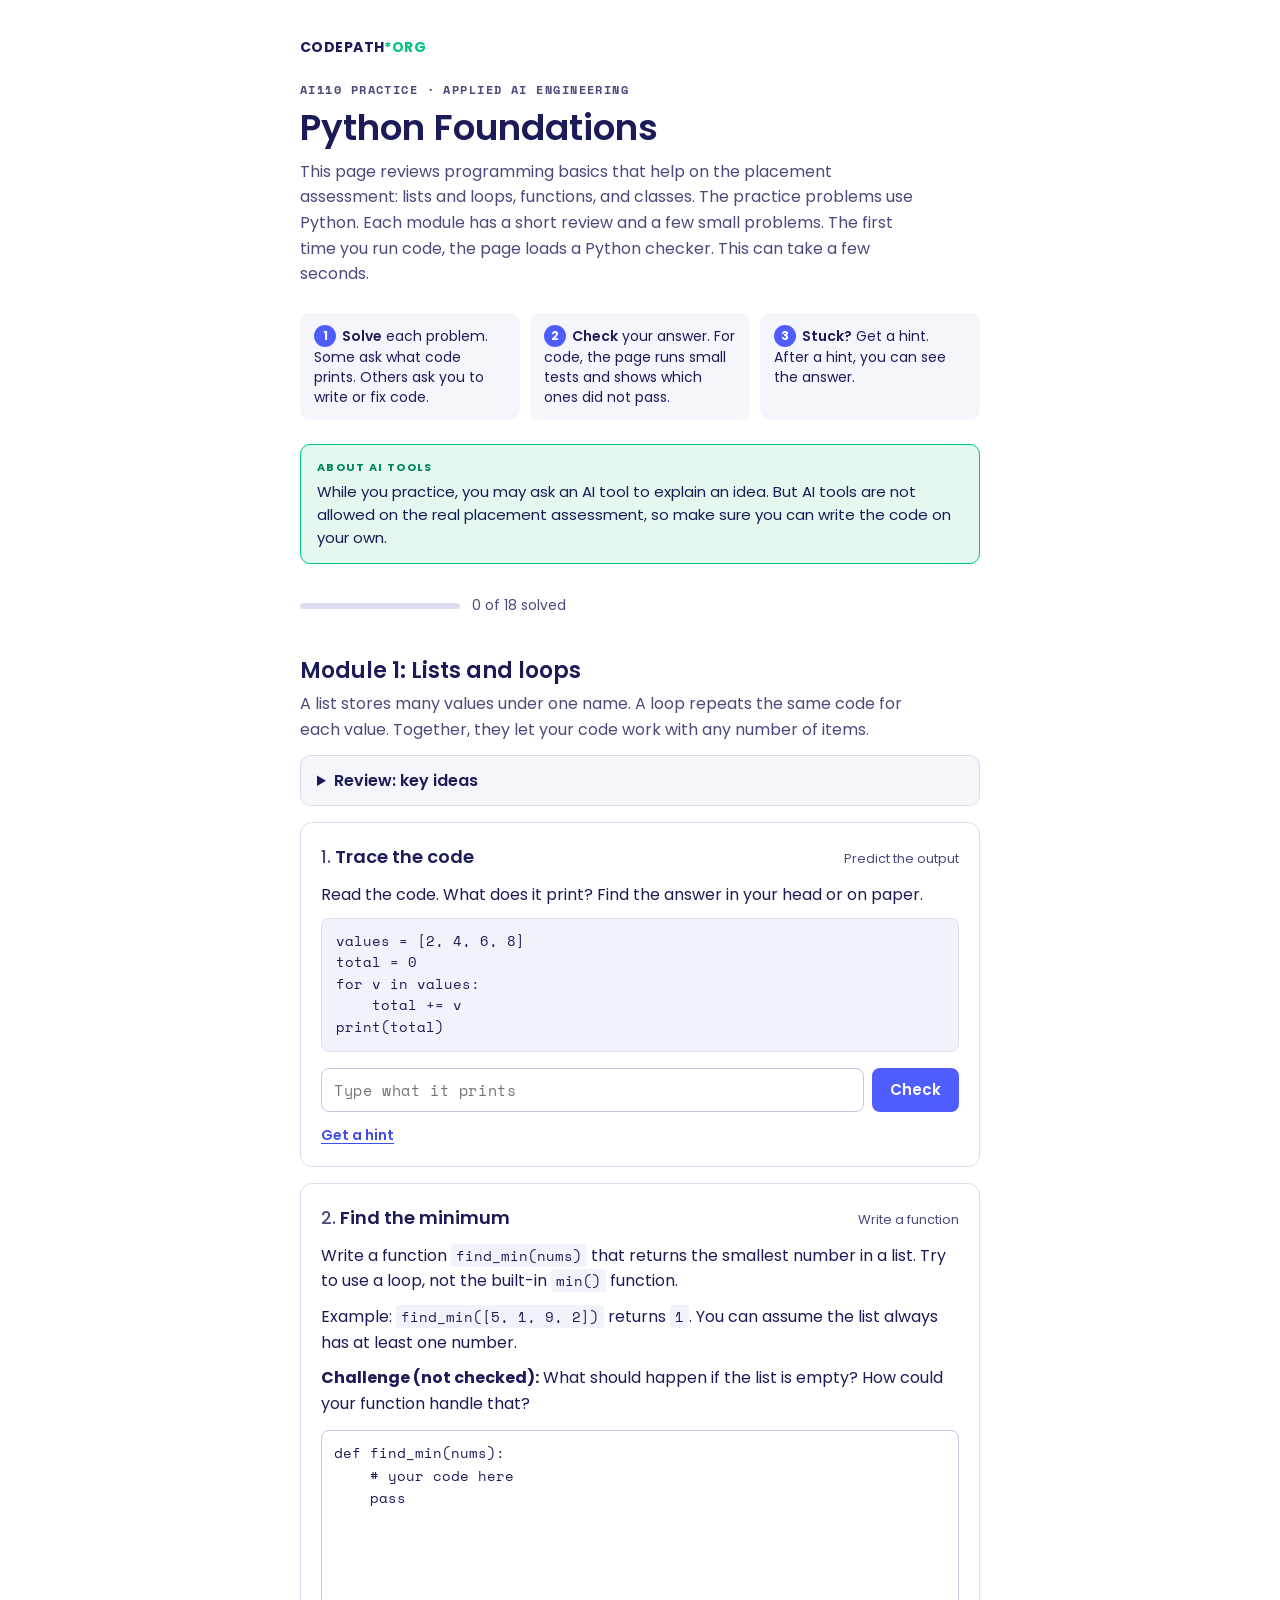
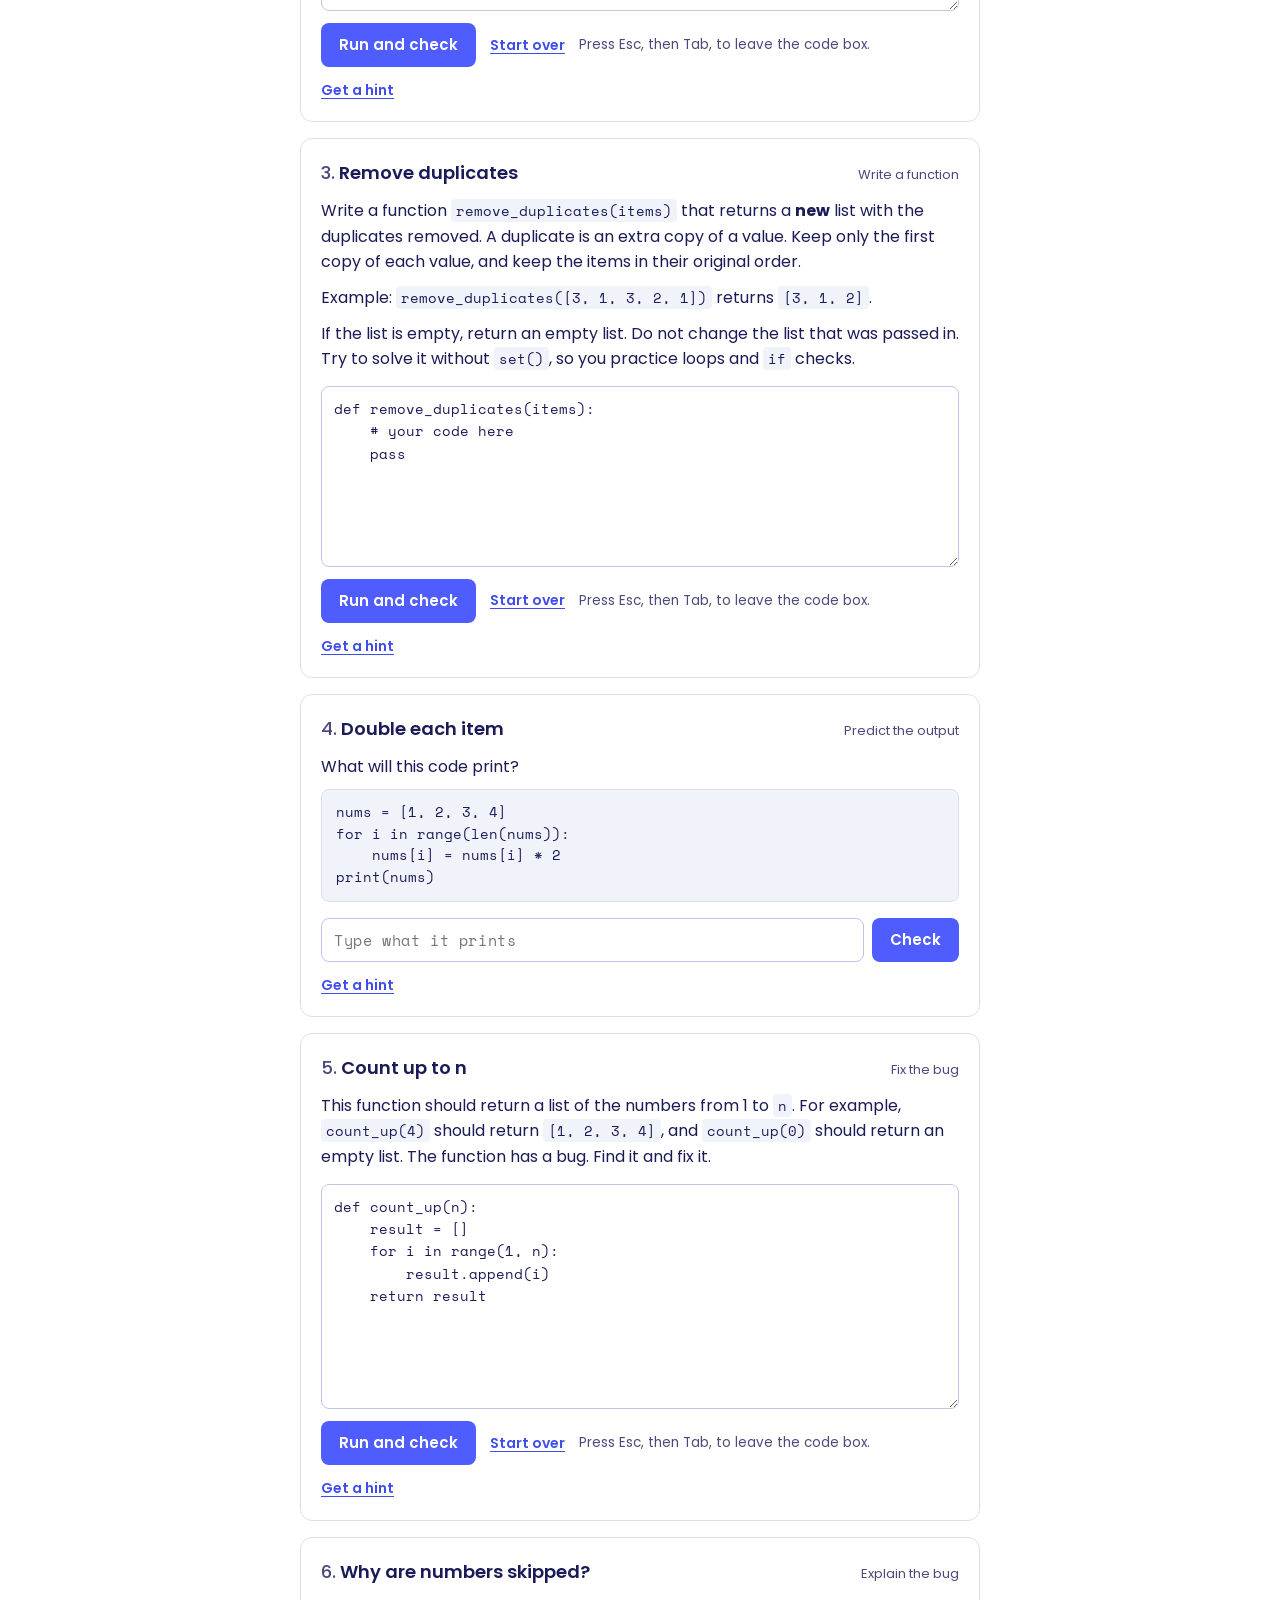
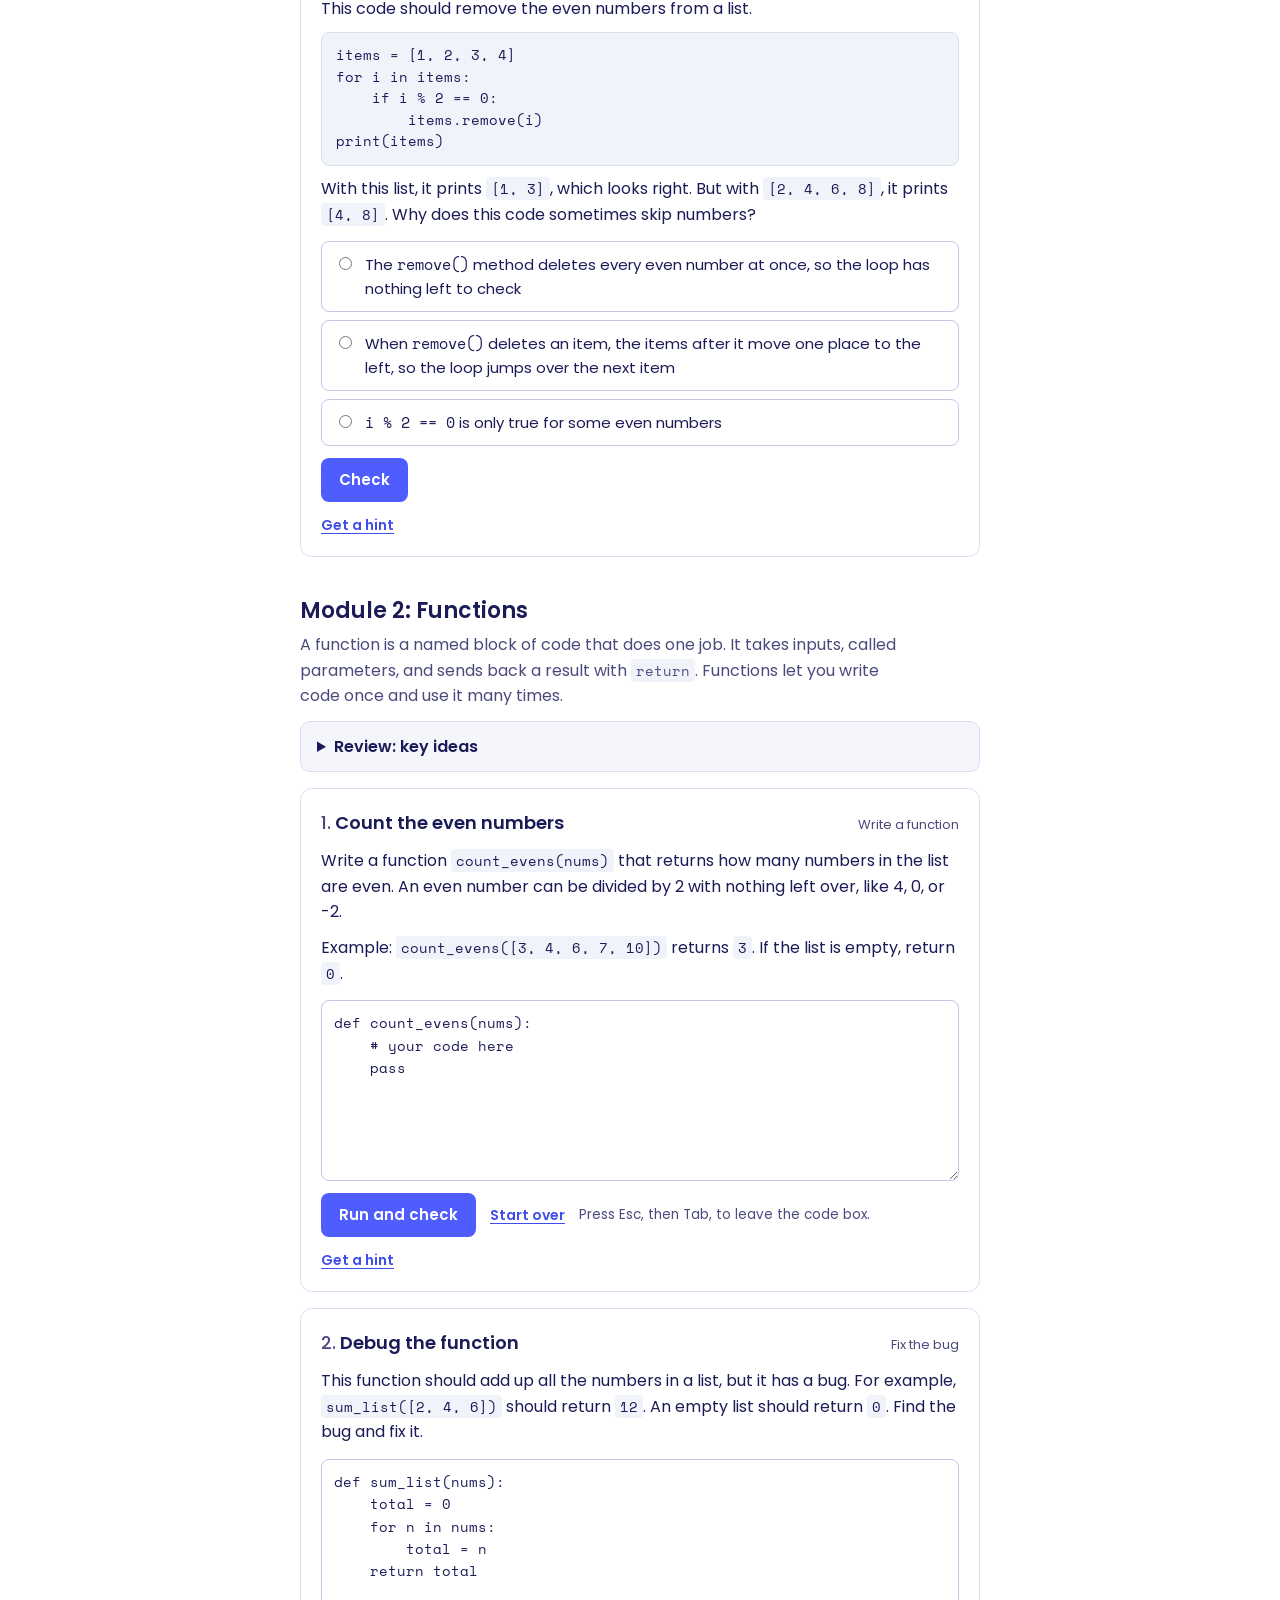
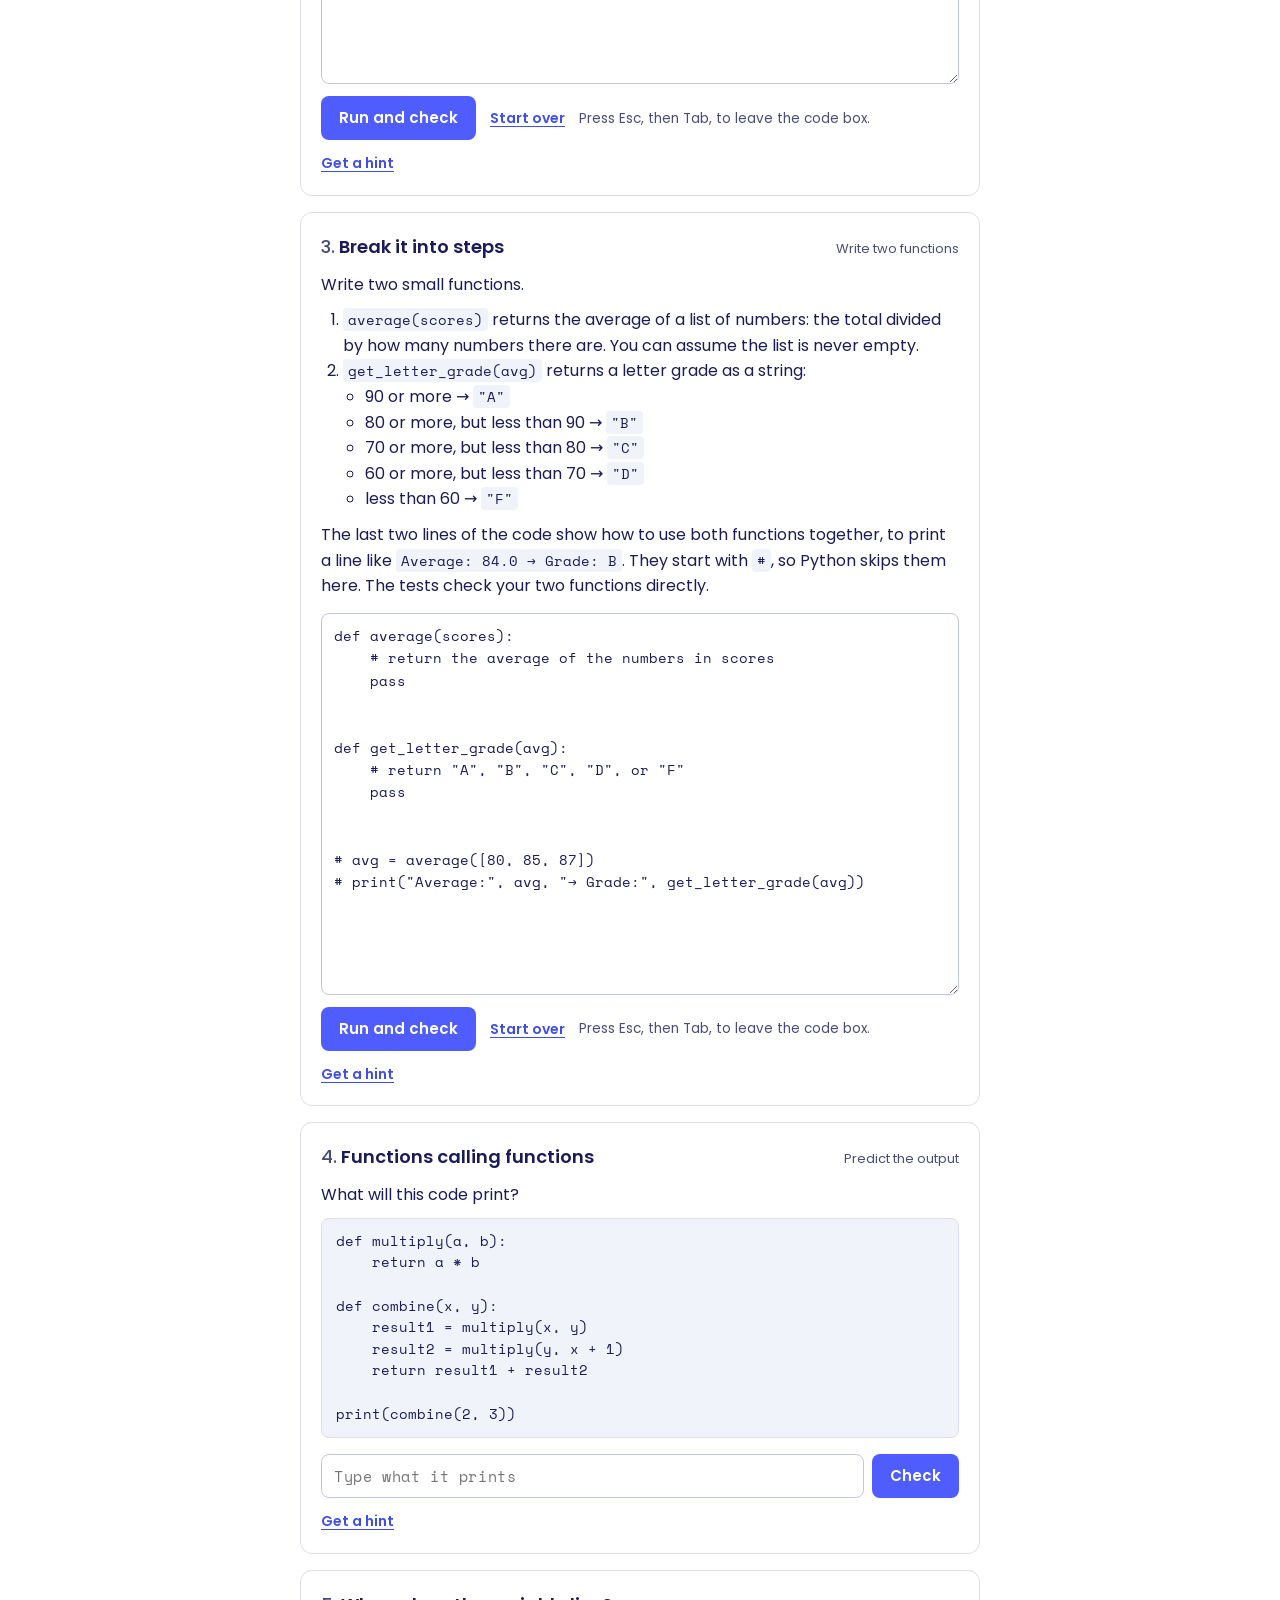
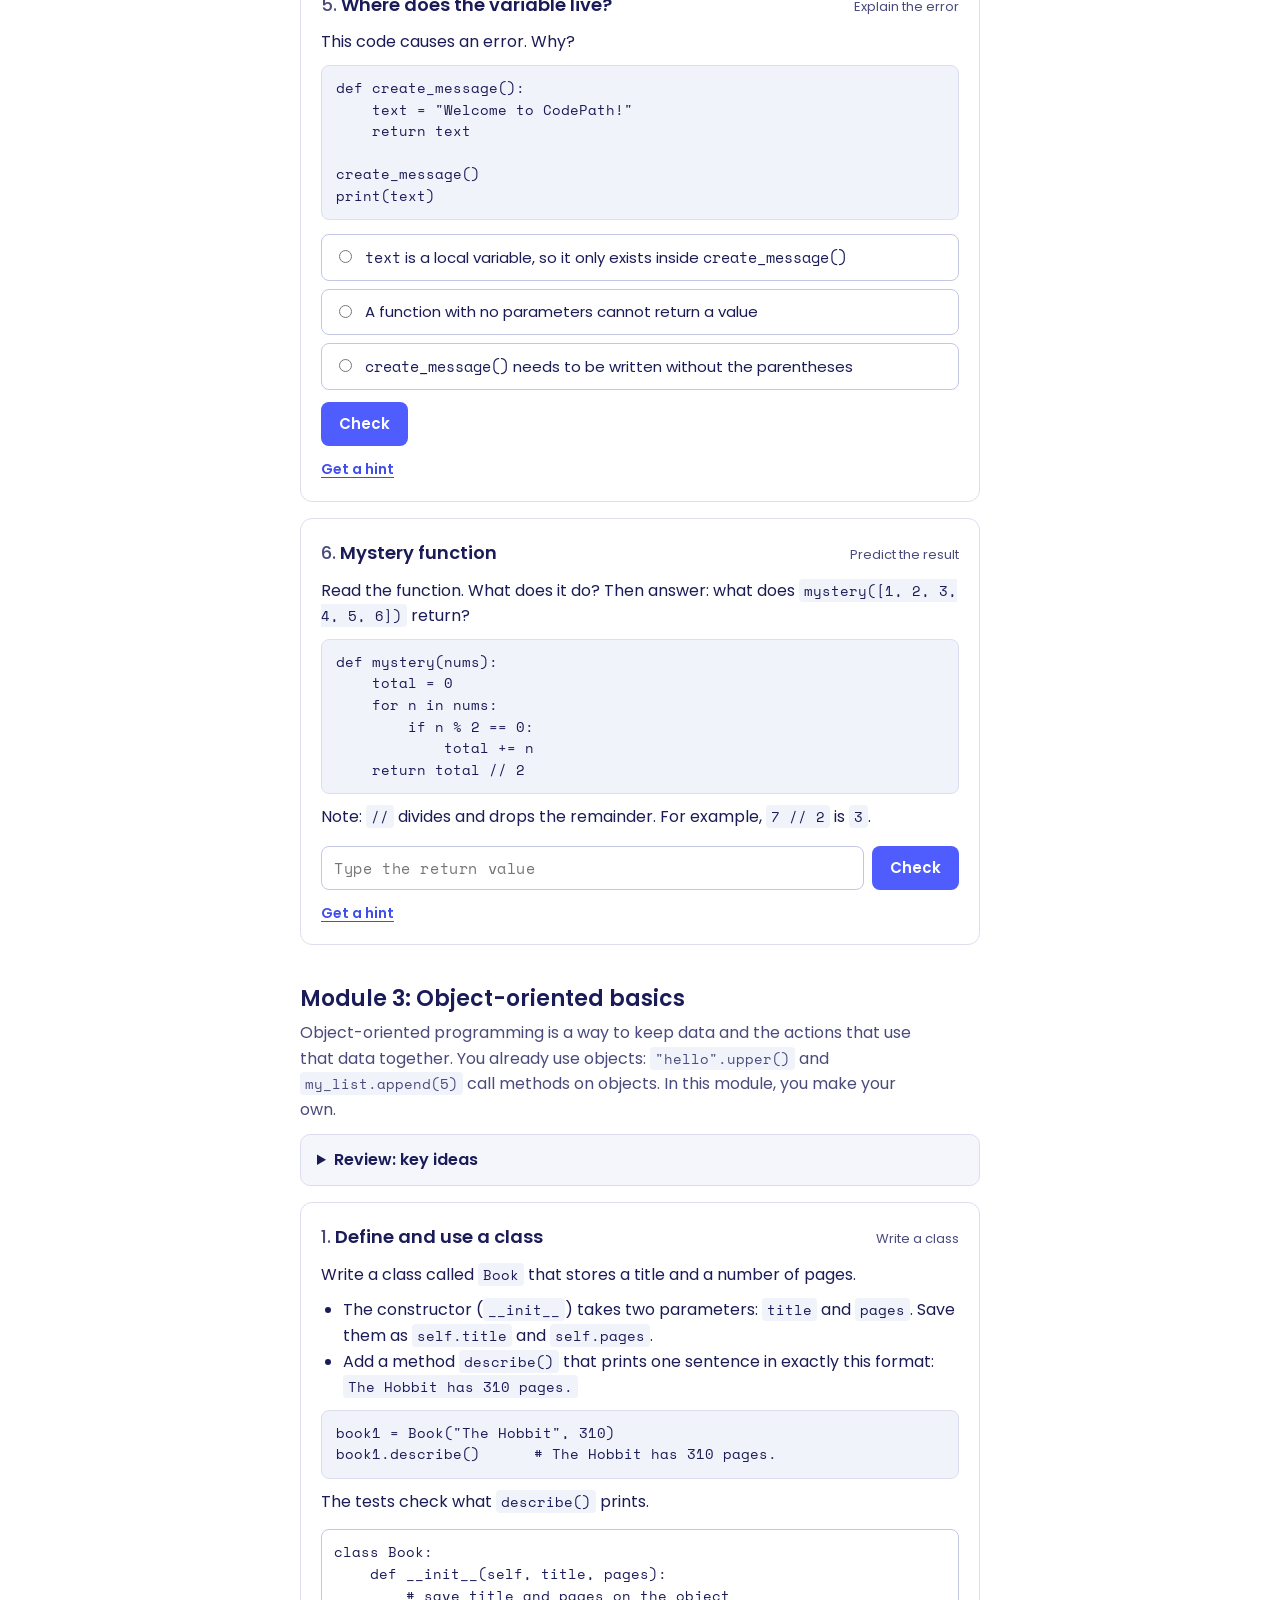
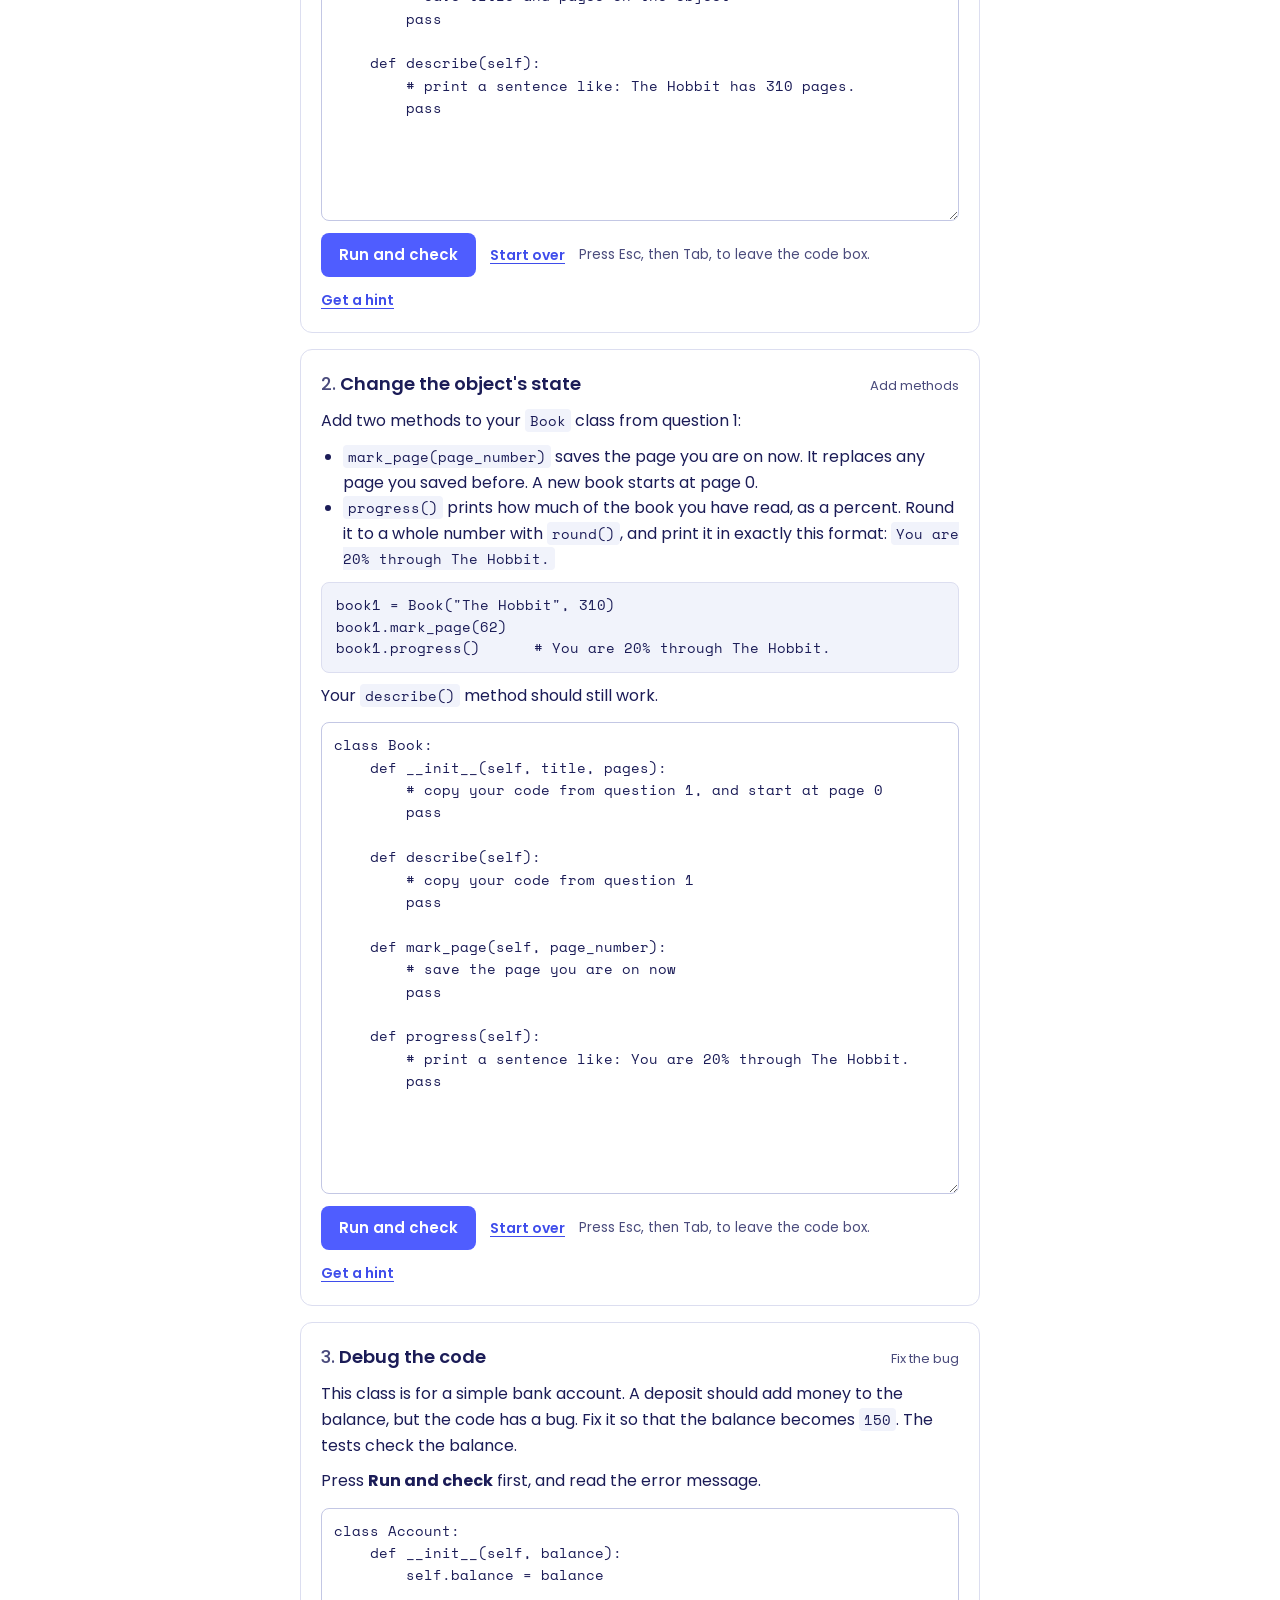
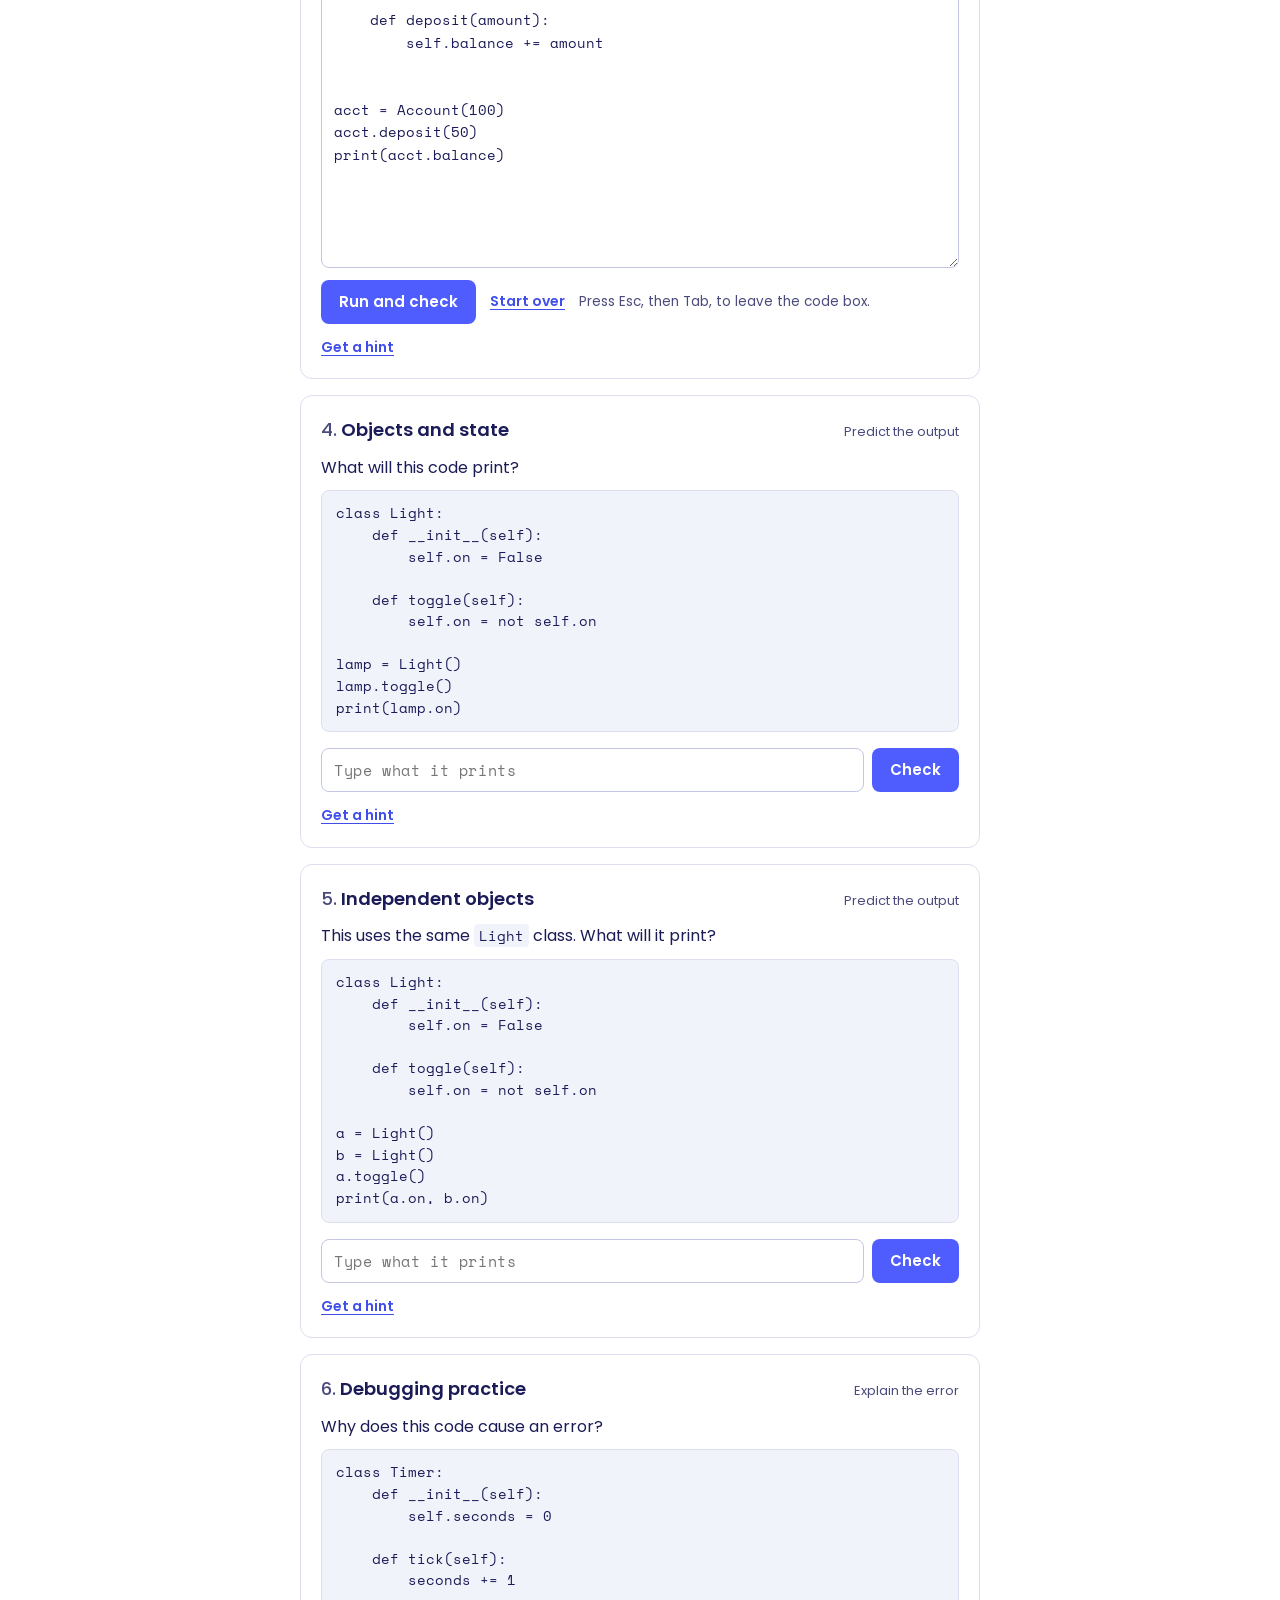
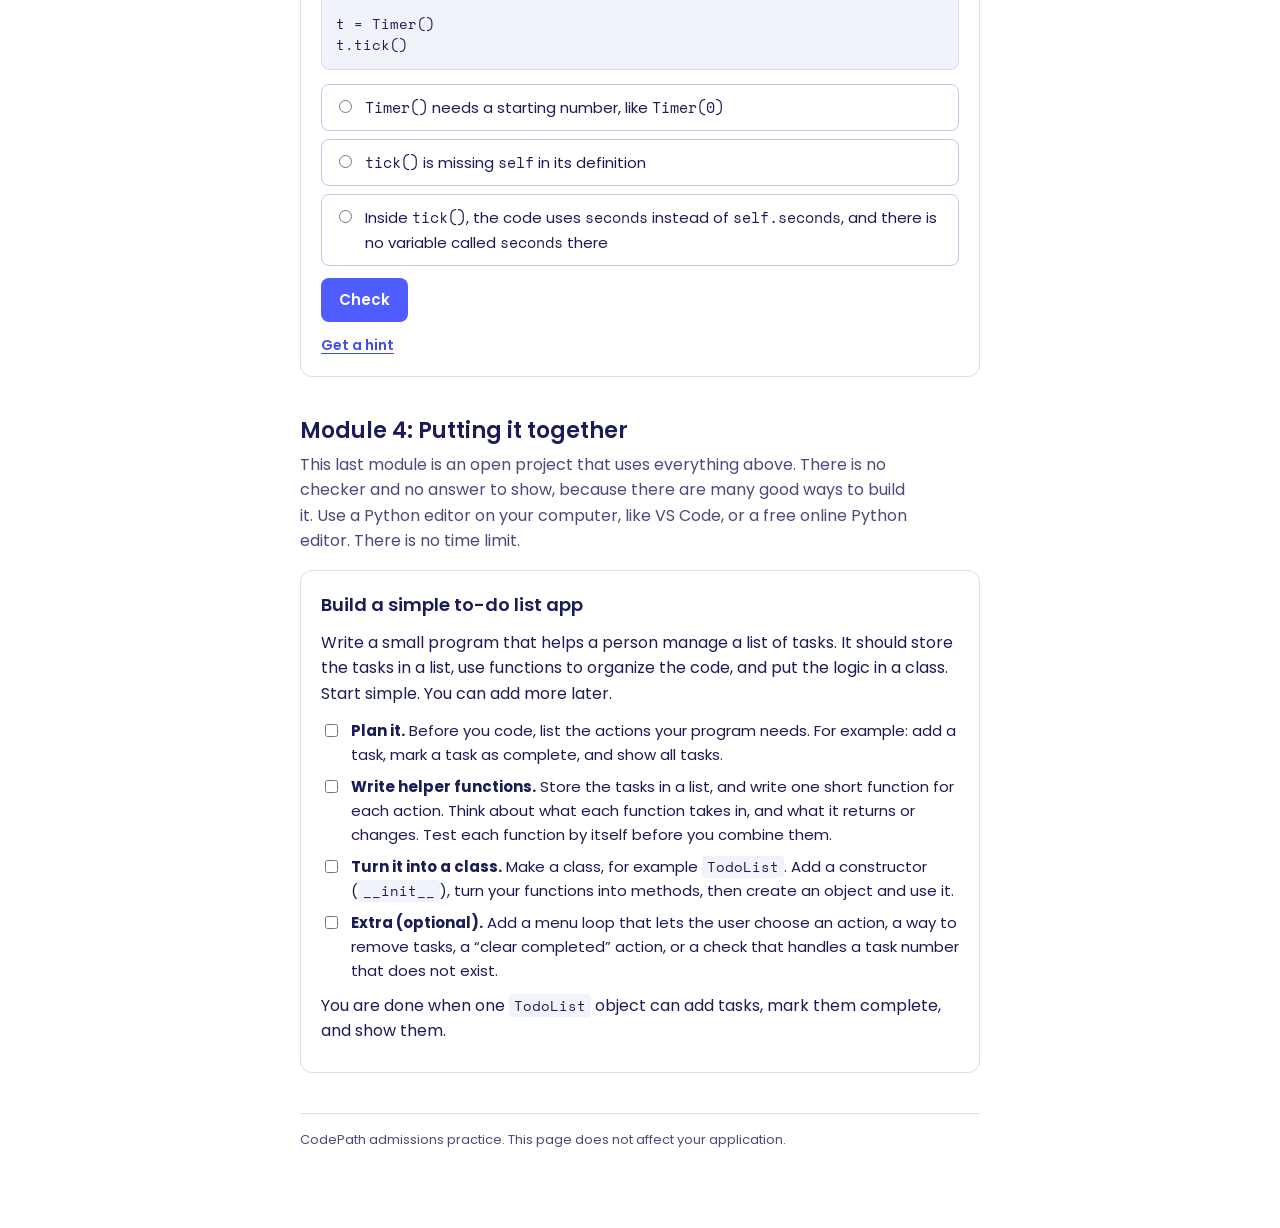
==== commit 55e1f5b4: "Remove summary chips and make the AI110 AI-tools note stand out Drops the fact chips from the top of" ====
--- a/ai110/index.html
+++ b/ai110/index.html
@@ -16,11 +16,6 @@
   <div class="eyebrow">AI110 practice &middot; Applied AI Engineering</div>
   <h1>Python Foundations</h1>
   <p class="lede">This page reviews programming basics that help on the placement assessment: lists and loops, functions, and classes. The practice problems use Python. Each module has a short review and a few small problems. The first time you run code, the page loads a Python checker. This can take a few seconds.</p>
-  <ul class="facts">
-    <li>3 short modules + 1 optional project</li>
-    <li>Practice only &mdash; nothing to submit</li>
-    <li>Your code runs in your browser</li>
-  </ul>
 
   <ol class="how">
     <li><strong>Solve</strong> each problem. Some ask what code prints. Others ask you to write or fix code.</li>
@@ -28,7 +23,7 @@
     <li><strong>Stuck?</strong> Get a hint. After a hint, you can see the answer.</li>
   </ol>
 
-  <div class="clue"><span class="k">About AI tools</span>While you practice, you may ask an AI tool to explain an idea. But AI tools are not allowed on the real placement assessment, so make sure you can write the code on your own.</div>
+  <div class="note"><span class="k">About AI tools</span>While you practice, you may ask an AI tool to explain an idea. But AI tools are not allowed on the real placement assessment, so make sure you can write the code on your own.</div>
 
   <div data-progress></div>
 
--- a/assets/practice.css
+++ b/assets/practice.css
@@ -105,15 +105,6 @@
 }
 h1 { font-size: clamp(28px, 5vw, 36px); line-height: 1.2; margin: 6px 0 10px; font-weight: 600; text-wrap: balance; }
 .lede { margin: 0; color: var(--ink-soft); max-width: 62ch; }
-.facts { display: flex; flex-wrap: wrap; gap: 8px; margin: 16px 0 0; padding: 0; list-style: none; }
-.facts li {
-  font-size: 13px;
-  padding: 3px 11px;
-  border-radius: 99px;
-  background: var(--surface);
-  border: 1px solid var(--line);
-  color: var(--ink-soft);
-}
 
 .how {
   margin: 26px 0 0;
@@ -148,6 +139,25 @@
 }
 .how strong { font-weight: 600; }
 
+.note {
+  margin-top: 24px;
+  padding: 14px 16px;
+  border-radius: 10px;
+  border: 1.5px solid var(--brand-green);
+  background: var(--ok-bg);
+  font-size: 15px;
+  line-height: 1.55;
+}
+.note .k {
+  display: block;
+  margin-bottom: 4px;
+  font-size: 11px;
+  font-weight: 700;
+  letter-spacing: 0.12em;
+  text-transform: uppercase;
+  color: var(--ok);
+}
+
 /* Progress */
 .progress { margin-top: 30px; display: flex; align-items: center; gap: 12px; font-size: 14px; color: var(--ink-soft); }
 .bar { flex: 0 0 160px; height: 6px; border-radius: 99px; background: var(--track); overflow: hidden; display: flex; }
